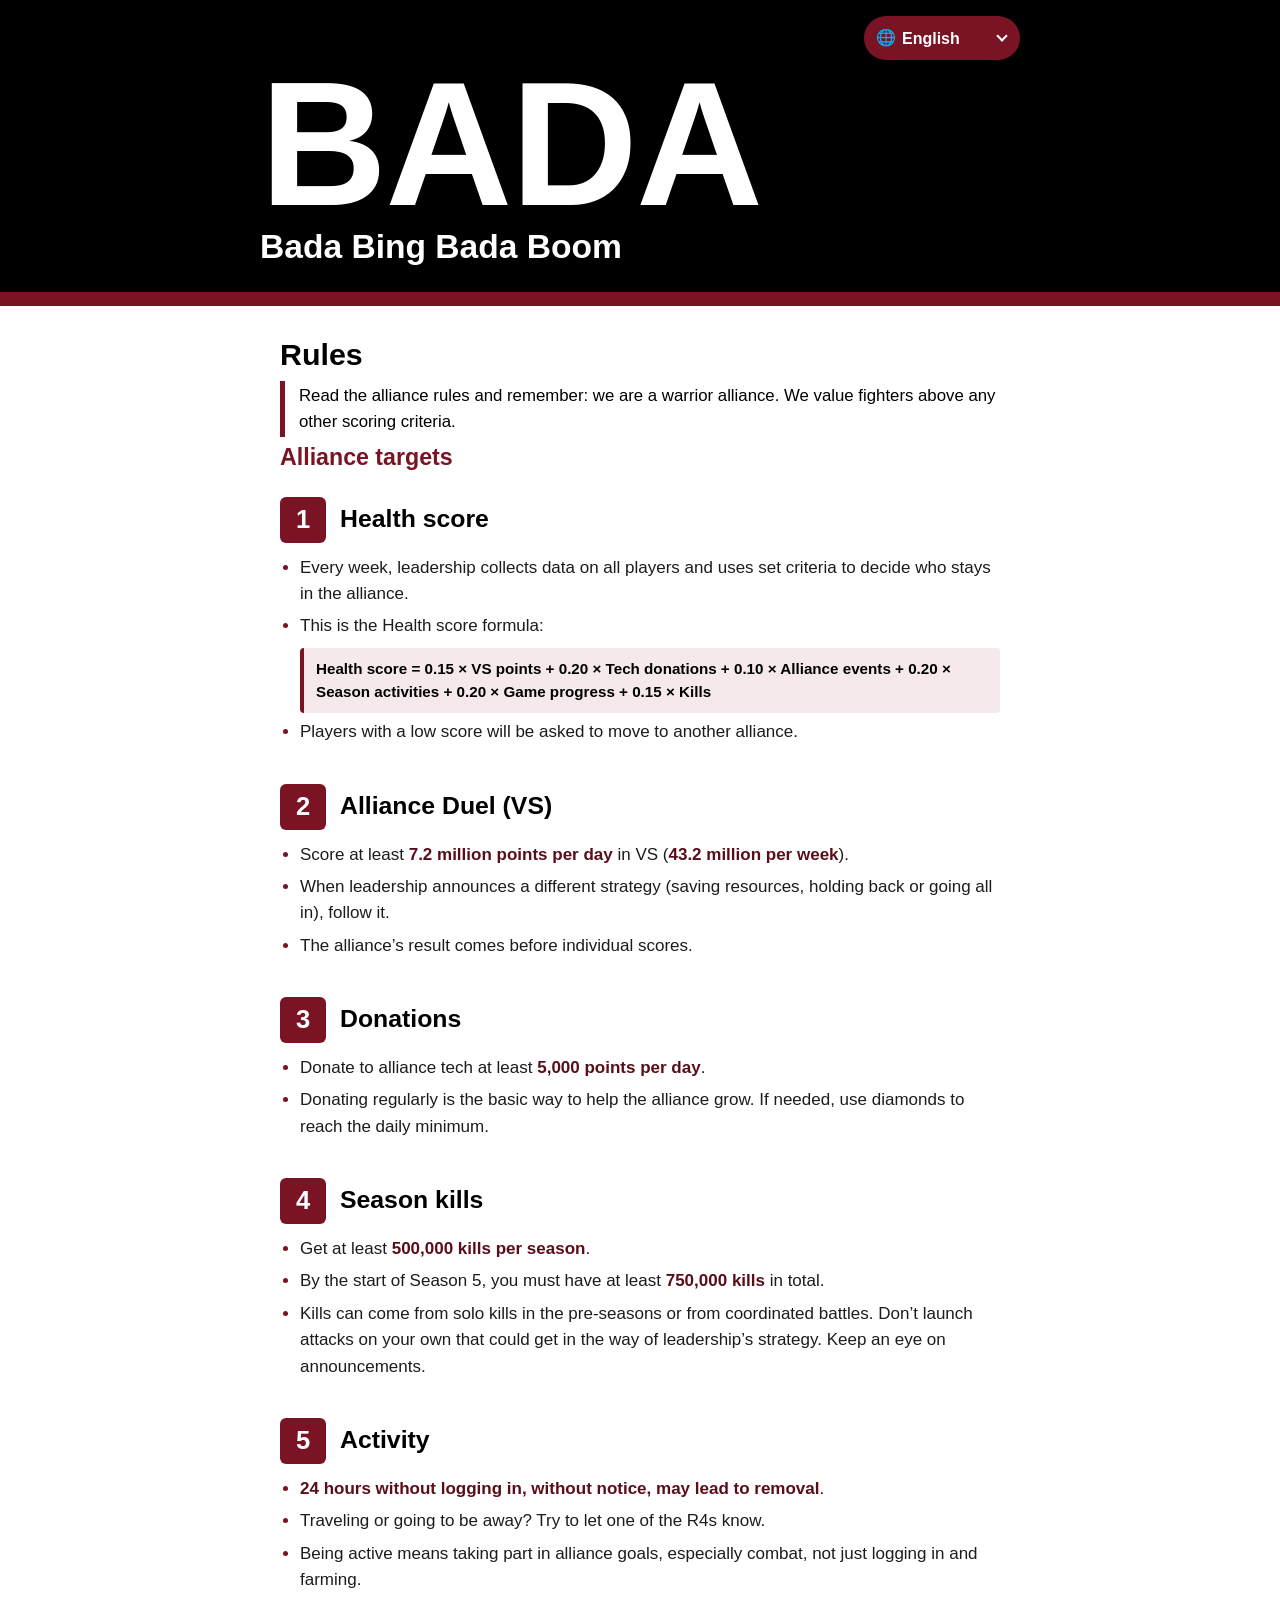
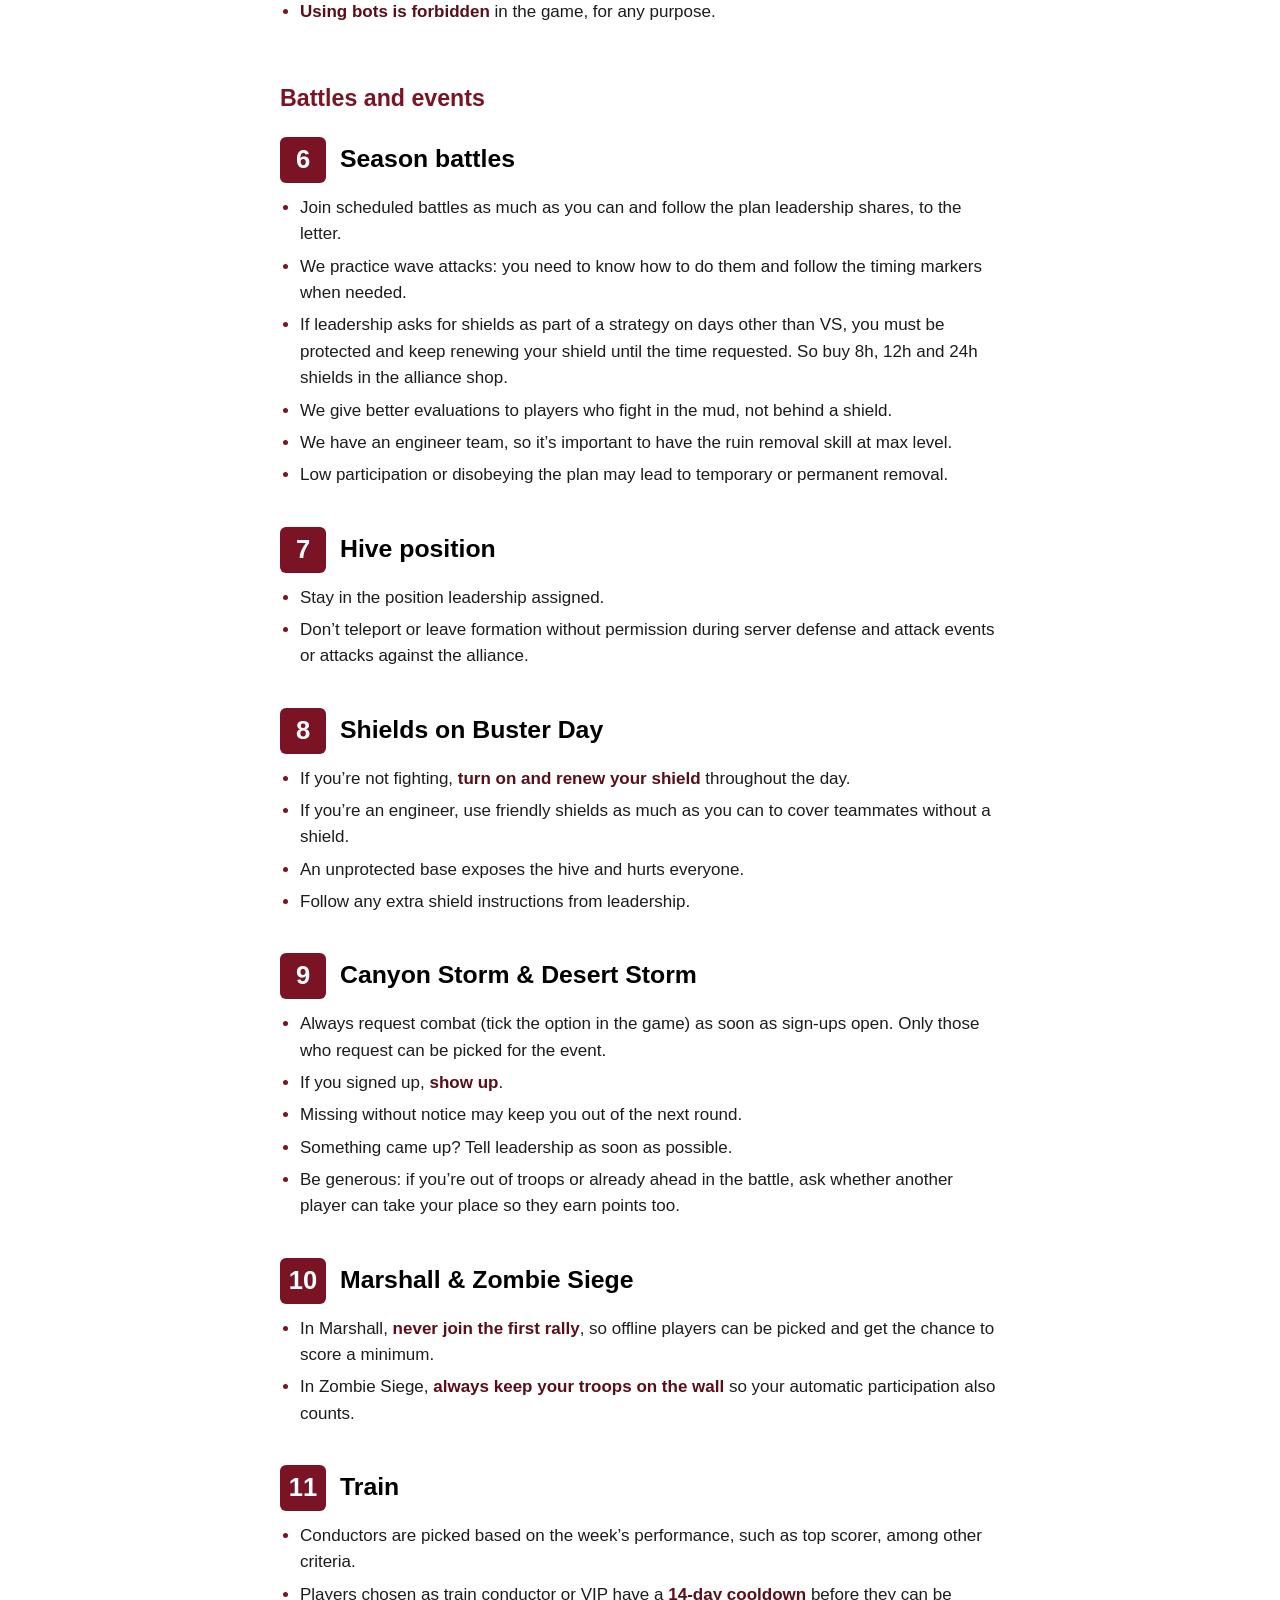
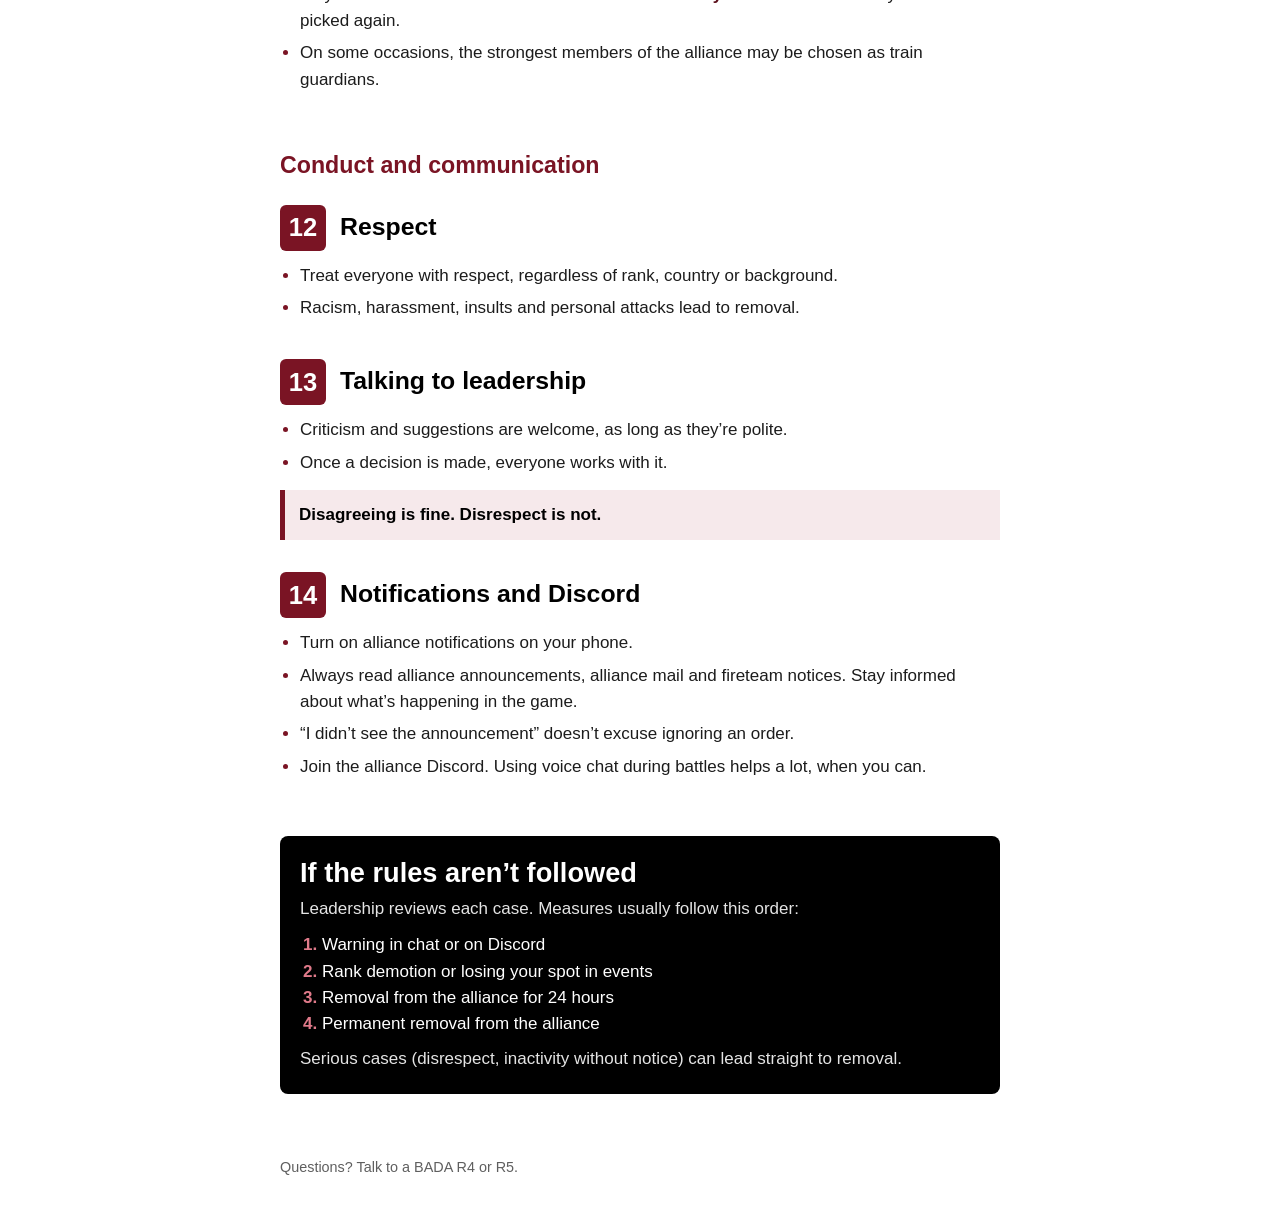
==== index.html @ 7deb4aa2 "Add site entry page redirecting to alliance rules" ====
<!DOCTYPE html>
<html lang="en">
<head>
  <meta charset="utf-8">
  <meta name="viewport" content="width=device-width, initial-scale=1">
  <meta http-equiv="refresh" content="0; url=./rules/">
  <title>BADA · Alliance rules</title>
</head>
<body>
  <p><a href="./rules/">BADA · Alliance rules</a></p>
</body>
</html>
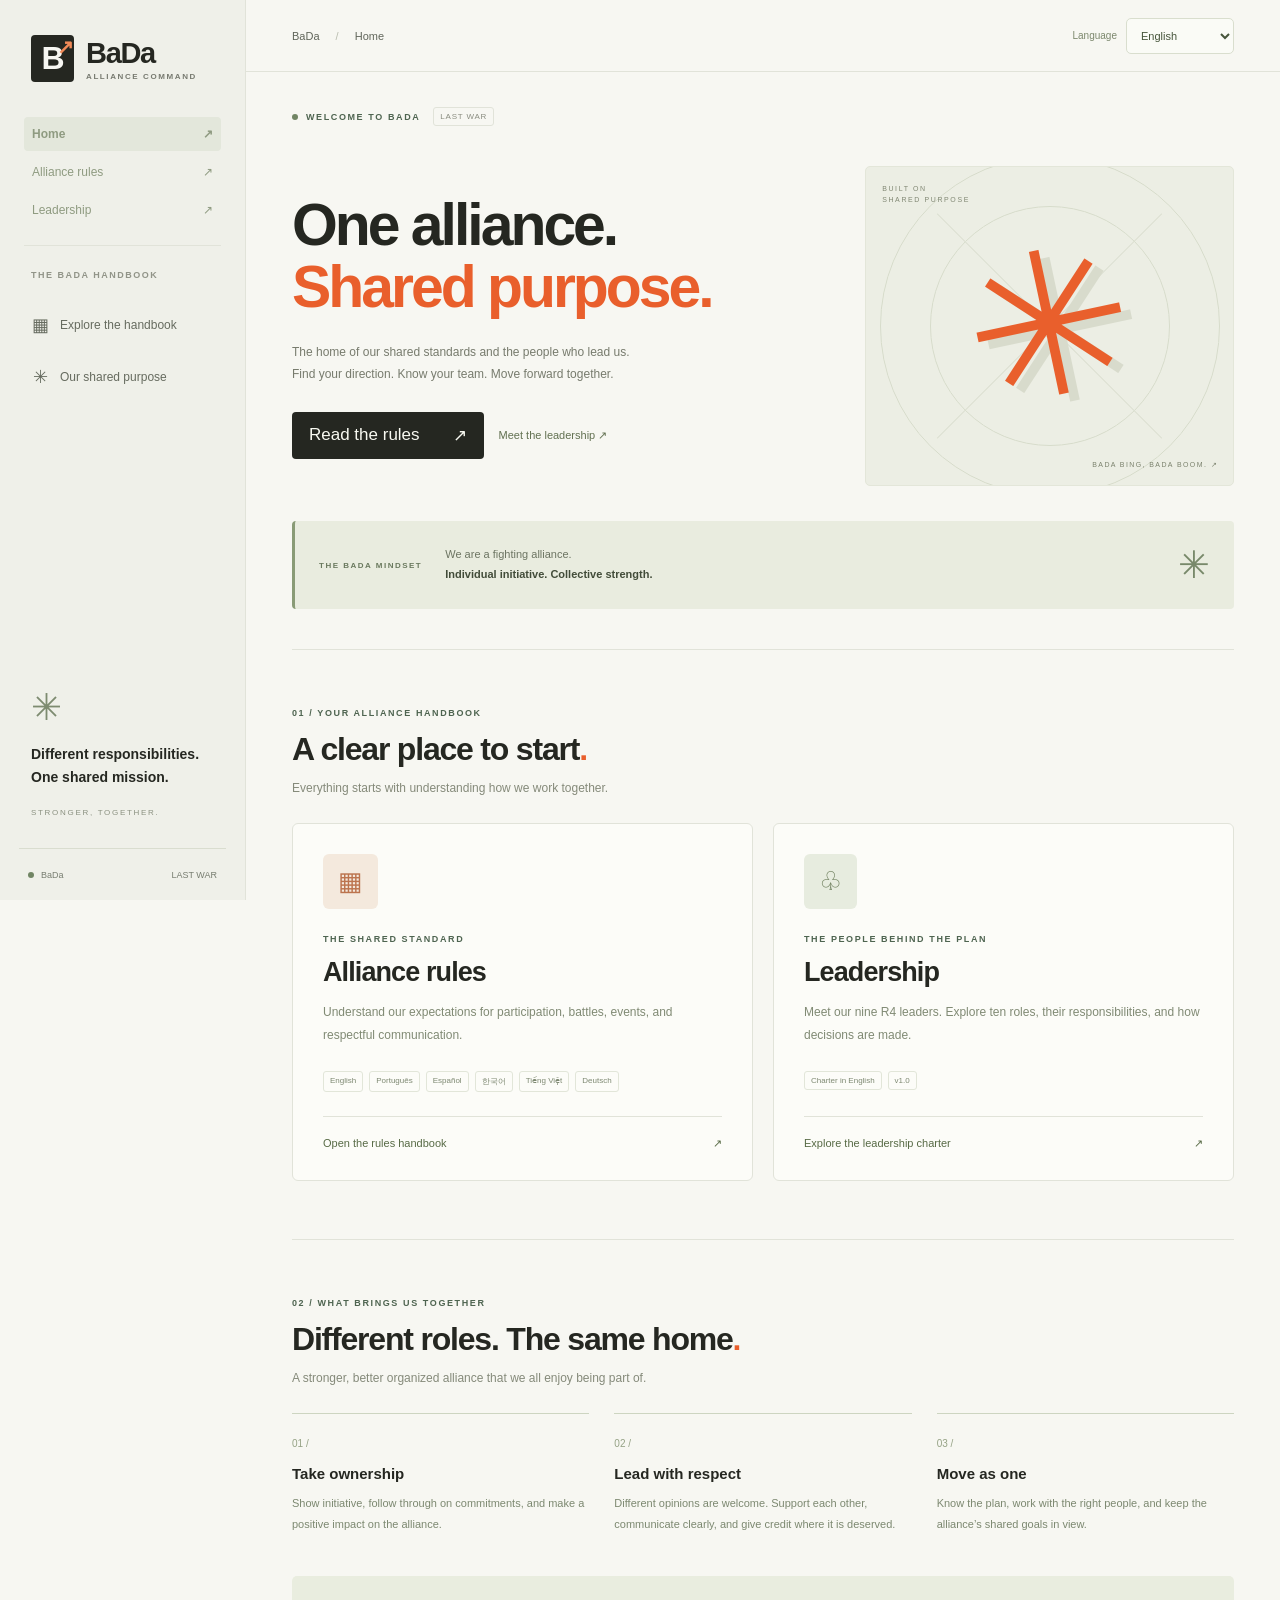
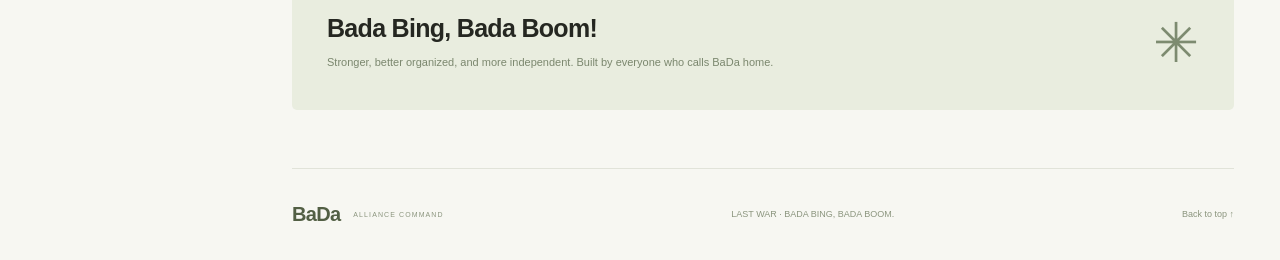
==== commit 90cb7c27: "Publish BaDa alliance website with multilingual rules and leadership charter" ====
--- a/index.html
+++ b/index.html
@@ -1,12 +1,41 @@
-<!DOCTYPE html>
+<!doctype html>
 <html lang="en">
 <head>
   <meta charset="utf-8">
   <meta name="viewport" content="width=device-width, initial-scale=1">
-  <meta http-equiv="refresh" content="0; url=./rules/">
-  <title>BADA · Alliance rules</title>
+  <meta name="theme-color" content="#ee642e">
+  <meta name="description" content="The BaDa alliance handbook. Our rules, our leadership, and the shared purpose that brings us together.">
+  <title>BaDa — Alliance Command</title>
+  <link rel="stylesheet" href="styles.css">
+  <link rel="stylesheet" href="hub.css">
+  <script src="home.js" defer></script>
 </head>
-<body>
-  <p><a href="./rules/">BADA · Alliance rules</a></p>
+<body class="hub-page">
+  <a class="skip-link" href="#main" data-i18n="skip">Skip to content</a>
+  <aside class="sidebar">
+    <a class="brand" href="index.html" aria-label="BaDa home"><span class="brand-mark">B<span>↗</span></span><span>BaDa<span class="brand-caption">ALLIANCE COMMAND</span></span></a>
+    <div class="site-nav" aria-label="Site navigation"><a href="index.html" aria-current="page"><span data-i18n="home">Home</span><span>↗</span></a><a href="rules/index.html"><span data-i18n="rules">Alliance rules</span><span>↗</span></a><a href="leadership/index.html"><span data-i18n="leadership">Leadership</span><span>↗</span></a></div>
+    <div class="sidebar-label" data-i18n="sidebarTitle">THE BADA HANDBOOK</div>
+    <nav aria-label="Home sections"><a class="nav-link" href="#handbook"><span class="nav-icon">▦</span><span data-i18n="explore">Explore the handbook</span></a><a class="nav-link" href="#purpose"><span class="nav-icon">✳</span><span data-i18n="purposeNav">Our shared purpose</span></a></nav>
+    <div class="sidebar-note"><span class="small-cross">✳</span><p data-i18n="sidebarMission">Different responsibilities.<br>One shared mission.</p><span data-i18n="together">STRONGER, TOGETHER.</span></div>
+    <div class="sidebar-footer"><span class="status-dot"></span> BaDa <b>LAST WAR</b></div>
+  </aside>
+  <div class="workspace">
+    <header class="topbar"><div>BaDa <span>/</span> <span data-i18n="home" style="margin:0;color:inherit">Home</span></div><div class="language-control"><label for="site-language" data-i18n="language">Language</label><select id="site-language"><option value="en">English</option><option value="pt">Português</option><option value="es">Español</option><option value="ko">한국어</option><option value="vi">Tiếng Việt</option><option value="de">Deutsch</option></select></div></header>
+    <main id="main">
+      <section class="section overview" id="overview"><div class="eyebrow"><span class="status-dot"></span><span data-i18n="welcome">WELCOME TO BADA</span><span class="version">LAST WAR</span></div>
+        <div class="hero hub-hero"><div><h1 data-i18n="hero">One alliance.<br><span>Shared purpose.</span></h1><p data-i18n="heroDescription">The home of our shared standards and the people who lead us.<br>Find your direction. Know your team. Move forward together.</p><div class="hero-actions"><a class="primary-button" href="rules/index.html"><span data-i18n="readRules">Read the rules</span><span>↗</span></a><a class="text-button" href="leadership/index.html"><span data-i18n="meetLeadership">Meet the leadership</span> ↗</a></div></div><div class="hero-art" aria-hidden="true"><div class="orbit orbit-one"></div><div class="orbit orbit-two"></div><span class="art-label">BUILT ON<br>SHARED PURPOSE</span><div class="star">✳</div><span class="art-bottom">BADA BING, BADA BOOM. ↗</span></div></div>
+        <div class="purpose-banner"><span data-i18n="allianceMindset">THE BADA MINDSET</span><p data-i18n="commitment">We are a fighting alliance.<br><strong>Individual initiative. Collective strength.</strong></p><span class="banner-star" aria-hidden="true">✳</span></div>
+      </section>
+
+      <section class="section" id="handbook"><div class="section-heading"><div><span class="eyebrow" data-i18n="handbookEyebrow">01 / YOUR ALLIANCE HANDBOOK</span><h2 data-i18n="handbookTitle">A clear place to start<span class="heading-dot">.</span></h2><p data-i18n="handbookDescription">Everything starts with understanding how we work together.</p></div></div><div class="handbook-grid">
+        <a class="handbook-card" href="rules/index.html"><span class="handbook-icon" aria-hidden="true">▦</span><span class="eyebrow" data-i18n="rulesEyebrow">THE SHARED STANDARD</span><h3 data-i18n="rules">Alliance rules</h3><p data-i18n="rulesDescription">Understand our expectations for participation, battles, events, and respectful communication.</p><div class="language-chips" aria-label="Available languages"><span>English</span><span>Português</span><span>Español</span><span>한국어</span><span>Tiếng Việt</span><span>Deutsch</span></div><span class="card-link"><span data-i18n="openRules">Open the rules handbook</span><span>↗</span></span></a>
+        <a class="handbook-card" href="leadership/index.html"><span class="handbook-icon" aria-hidden="true">♧</span><span class="eyebrow" data-i18n="leadershipEyebrow">THE PEOPLE BEHIND THE PLAN</span><h3 data-i18n="leadership">Leadership</h3><p data-i18n="leadershipDescription">Meet our nine R4 leaders. Explore ten roles, their responsibilities, and how decisions are made.</p><div class="language-chips"><span data-i18n="englishNote">Charter in English</span><span>v1.0</span></div><span class="card-link"><span data-i18n="openLeadership">Explore the leadership charter</span><span>↗</span></span></a>
+      </div></section>
+
+      <section class="section" id="purpose"><div class="section-heading"><div><span class="eyebrow" data-i18n="purposeEyebrow">02 / WHAT BRINGS US TOGETHER</span><h2 data-i18n="purposeTitle">Different roles. The same home<span class="heading-dot">.</span></h2><p data-i18n="purposeDescription">A stronger, better organized alliance that we all enjoy being part of.</p></div></div><div class="values-grid"><article class="value-item"><span>01 /</span><h3 data-i18n="ownershipTitle">Take ownership</h3><p data-i18n="ownershipText">Show initiative, follow through on commitments, and make a positive impact on the alliance.</p></article><article class="value-item"><span>02 /</span><h3 data-i18n="respectTitle">Lead with respect</h3><p data-i18n="respectText">Different opinions are welcome. Support each other, communicate clearly, and give credit where it is deserved.</p></article><article class="value-item"><span>03 /</span><h3 data-i18n="teamTitle">Move as one</h3><p data-i18n="teamText">Know the plan, work with the right people, and keep the alliance’s shared goals in view.</p></article></div><div class="hub-bottom"><div><h3>Bada Bing, Bada Boom!</h3><p data-i18n="signoff">Stronger, better organized, and more independent. Built by everyone who calls BaDa home.</p></div><span class="small-cross" aria-hidden="true">✳</span></div></section>
+      <footer class="page-footer hub-footer"><a href="index.html" class="footer-brand">BaDa<span>ALLIANCE COMMAND</span></a><span>LAST WAR · BADA BING, BADA BOOM.</span><a href="#overview" data-i18n="top">Back to top ↑</a></footer>
+    </main>
+  </div>
 </body>
 </html>
--- a/styles.css
+++ b/styles.css
@@ -0,0 +1,8 @@
+@charset "UTF-8";
+:root{--paper:#f7f7f2;--ink:#252721;--muted:#777a70;--line:#e1e3d9;--accent:#e95f2c;--green:#4e6450;--sidebar:246px}*{box-sizing:border-box}html{scroll-behavior:smooth;scroll-padding-top:90px}body{margin:0;background:var(--paper);color:var(--ink);font-family:"Segoe UI",Arial,sans-serif;font-size:14px;-webkit-font-smoothing:antialiased}a{color:inherit;text-decoration:none}button,input{font:inherit}button,a,input,summary{-webkit-tap-highlight-color:transparent}button{cursor:pointer}button:focus-visible,a:focus-visible,input:focus-visible,summary:focus-visible{outline:3px solid var(--accent);outline-offset:4px}.skip-link{position:fixed;top:-60px;left:20px;z-index:20;padding:12px;background:var(--ink);color:white}.skip-link:focus{top:10px}.sidebar{position:fixed;inset:0 auto 0 0;width:var(--sidebar);background:#eff0e9;border-right:1px solid var(--line);padding:35px 19px 20px;display:flex;flex-direction:column;z-index:5}.brand{display:flex;gap:12px;align-items:center;padding:0 12px;font-size:29px;font-weight:750;letter-spacing:-1.3px}.brand-mark{background:var(--ink);color:var(--paper);width:43px;height:47px;display:grid;place-content:center;font-size:32px;position:relative;border-radius:4px}.brand-mark>span{position:absolute;color:#f18a58;font-size:20px;right:1px;top:0}.brand-caption{display:block;font-size:8px;letter-spacing:1.6px;margin-top:2px;color:var(--muted);font-weight:650}.sidebar-label{font-size:9px;font-weight:650;letter-spacing:1.5px;color:#919488;margin:53px 12px 17px}.nav-link{display:flex;align-items:center;gap:10px;padding:13px 11px;color:#666b5f;margin:4px 0;font-size:12px;border-radius:5px;min-height:43px}.nav-link:hover{background:#e6e8df}.nav-link.active{background:#e3e7db;color:#354433;font-weight:650}.nav-icon{font-size:18px;width:20px;text-align:center;font-weight:400}.nav-count,.nav-arrow{margin-left:auto;font-size:10px}.nav-count{background:#e6e8df;border:1px solid #d7dbce;border-radius:4px;padding:1px 4px;color:#74816c}.sidebar-note{margin-top:auto;padding:44px 12px 30px}.small-cross{font-size:37px;color:#7d8b70}.sidebar-note p{font-weight:600;font-size:14px;line-height:1.6}.sidebar-note>span:last-child{font-size:8px;letter-spacing:1.7px;color:#8b9181}.sidebar-footer{font-size:9px;color:#777d70;border-top:1px solid #d9ddcf;padding:21px 9px 0;display:flex;align-items:center;gap:7px}.sidebar-footer b{font-size:9px;margin-left:auto;font-weight:500}.status-dot{display:inline-block;flex-shrink:0;width:6px;height:6px;background:#718564;border-radius:50%}.workspace{margin-left:var(--sidebar)}.topbar{height:72px;border-bottom:1px solid var(--line);padding:0 46px;display:flex;align-items:center;justify-content:space-between;color:#60655a;font-size:11px;background:var(--paper)}.topbar>div>span{color:#babeb0;margin:0 13px}.print-button{border:1px solid #d8dbd0;background:transparent;border-radius:5px;padding:9px 13px;color:#4e5448;font-size:11px}.print-button span{margin-right:8px}main{max-width:1420px;margin:auto;padding:0 46px}.section{padding:58px 0;border-bottom:1px solid var(--line);scroll-margin-top:20px}.overview{padding-top:35px;padding-bottom:24px}.eyebrow{font-size:9px;letter-spacing:1.6px;font-weight:700;color:var(--green);display:flex;align-items:center;gap:8px}.version{font-size:8px;font-weight:500;color:#8a8d80;border:1px solid var(--line);border-radius:3px;padding:4px 6px;letter-spacing:.8px;margin-left:5px}.hero{display:grid;grid-template-columns:1.5fr 1fr;align-items:center;gap:20px;margin:31px 0 34px}h1{font-size:clamp(42px,4.35vw,68px);font-weight:650;letter-spacing:-3px;line-height:1.06;margin:0 0 24px}h1>span{color:var(--accent)}.hero p{color:#777b6d;line-height:1.8;font-size:12px;margin:0 0 26px}.primary-button{display:inline-flex;align-items:center;gap:33px;background:var(--ink);color:#f8f9f1;padding:13px 17px;border-radius:4px;font-size:11px}.primary-button:hover{background:var(--accent)}.primary-button span{font-size:17px}.hero-art{position:relative;align-self:stretch;min-height:260px;overflow:hidden;display:grid;place-items:center;background:#eceee4;border:1px solid #e3e6d9;border-radius:5px}.orbit{position:absolute;left:50%;top:50%;width:240px;height:240px;border:1px solid #d7dccb;border-radius:50%;transform:translate(-50%,-50%)}.orbit-two{width:340px;height:340px}.hero-art:after,.hero-art:before{content:"";position:absolute;width:1px;height:100%;background:#dce0d2;transform:rotate(45deg)}.hero-art:after{transform:rotate(-45deg)}.star{font-size:200px;line-height:1;color:var(--accent);z-index:1;transform:rotate(-12deg);text-shadow:9px 9px 0 #d8dbcc}.art-label{position:absolute;left:16px;top:17px;font-size:7px;line-height:1.5;letter-spacing:1.6px;color:#808773}.art-bottom{position:absolute;bottom:16px;right:15px;font-size:7px;letter-spacing:1.4px;color:#7b826d;z-index:2}.stats{display:grid;grid-template-columns:repeat(3,1fr);border:1px solid var(--line);border-radius:5px;background:#fafbf6}.stats>a{padding:21px 20px;display:flex;align-items:center;gap:15px}.stats>a+a{border-left:1px solid var(--line)}.stats strong{font-size:34px;letter-spacing:-1.8px;font-weight:500}.stats a>div{font-size:11px;font-weight:650}.stats a>div>span{display:block;font-size:9px;color:#8a8e80;font-weight:400;margin-top:5px}.stats a>span{margin-left:auto;color:#86917a}.purpose-banner{display:flex;align-items:center;gap:23px;margin-top:22px;padding:22px 24px;background:#e9ecdf;border-radius:4px;border-left:3px solid #899b76}.purpose-banner>span:first-child{font-size:8px;letter-spacing:1.5px;color:#6a795e;font-weight:700;min-width:100px}.purpose-banner p{font-size:11px;line-height:1.8;margin:0;color:#6c7462}.purpose-banner strong{color:#424c39;font-weight:600}.banner-star{font-size:38px;color:#78896a;margin-left:auto}.purpose-details{margin-top:14px}.purpose-details summary{display:flex;justify-content:space-between;font-size:11px;color:#6d7563;padding:10px 0;cursor:pointer;list-style:none}.purpose-details summary::-webkit-details-marker{display:none}.purpose-details[open] summary>span{transform:rotate(45deg)}.prose{font-size:12px;line-height:1.9;color:#73796b;max-width:850px}.prose strong{color:#414a38;font-weight:600}.prose p{margin:10px 0}.section-heading{display:flex;align-items:center;justify-content:space-between;gap:20px;margin-bottom:25px}h2{font-size:32px;line-height:1.16;font-weight:600;letter-spacing:-1.2px;margin:13px 0 11px}.heading-dot{color:var(--accent)}.section-heading p{font-size:12px;color:#858a7a;line-height:1.6;margin:0}.section-tag{font-size:8px;letter-spacing:1.5px;border:1px solid var(--line);padding:8px 10px;border-radius:4px;color:#7b836e}.ownership-guide{display:grid;grid-template-columns:1fr 1fr;border:1px solid var(--line);border-radius:5px;padding:16px 18px;gap:20px;margin-bottom:19px}.ownership-guide>div{display:flex;align-items:flex-start;gap:11px}.ownership-guide p{font-size:10px;line-height:1.7;color:#818774;margin:0}.ownership-guide strong{font-weight:600;color:#515b43}.role-badge{display:inline-flex;align-items:center;font-size:7px;letter-spacing:.7px;padding:4px 6px;border-radius:3px;white-space:nowrap}.main-badge{background:#e8eddf;color:#5c7046}.support-badge{background:#f2ece2;color:#9a8053}.team-table-wrap{overflow-x:auto}.team-table{width:100%;border-collapse:collapse;text-align:left}.team-table th{font-size:8px;letter-spacing:1.3px;color:#90967f;font-weight:500;padding:13px 10px;border-bottom:1px solid #d5dacb}.team-table td{padding:17px 10px;border-bottom:1px solid var(--line);font-size:10px;color:#77806a;line-height:1.8}.team-table th:first-child{width:25%}.team-table th:nth-child(2){width:43%}.leader-button{display:flex;gap:12px;align-items:center;background:none;border:0;padding:0;text-align:left;white-space:nowrap;color:#35412d;font-size:11px;font-weight:600}.leader-button:hover .leader-name{text-decoration:underline;text-underline-offset:4px}.avatar{display:grid;place-items:center;background:#e7eadf;color:#687a53;width:32px;height:32px;border:1px solid #dde2d2;border-radius:50%;font-size:10px;font-weight:600}.avatar.tone-1{background:#f1e6df;color:#ad7556;border-color:#e8d9cc}.avatar.tone-2{background:#e1e8e9;color:#657c83;border-color:#d3dde0}.table-role{display:block}.table-role:hover{color:var(--accent)}.role-toolbar{display:flex;gap:15px;align-items:center}.search-box{display:flex;align-items:center;gap:10px;flex:1;background:#fcfcf8;border:1px solid #dce0d1;border-radius:5px;padding:0 13px}.search-box>span{font-size:23px;color:#7d8871}.search-box input{width:100%;border:0;background:transparent;padding:13px 0;font-size:11px;color:var(--ink);min-width:0}.search-box input:focus{outline:none}.search-box:focus-within{outline:2px solid var(--accent);outline-offset:2px}kbd{border:1px solid #dfe3d6;border-radius:3px;padding:1px 5px;font-size:10px;color:#8c947f}.subtle-button{background:transparent;border:1px solid #dce0d1;border-radius:4px;padding:12px 14px;font-size:10px;color:#6f7b61;white-space:nowrap}.subtle-button span{margin-left:9px}.filters{display:flex;gap:7px;flex-wrap:wrap;margin:15px 0 22px}.filter{background:transparent;border:1px solid transparent;border-radius:4px;padding:8px 11px;font-size:10px;color:#818977}.filter.active{background:#e4e9dc;border-color:#d5ddc9;color:#4d6140}.filter span{margin-left:7px;font-size:9px}.role-grid{display:grid;grid-template-columns:1fr 1fr;gap:14px;align-items:start}.role-card{background:#fcfcf8;border:1px solid var(--line);border-radius:5px;overflow:hidden;transition:border-color .2s}.role-card:hover{border-color:#abb99b}.role-card summary{cursor:pointer;list-style:none;padding:20px}.role-card summary::-webkit-details-marker{display:none}.card-top{display:flex;justify-content:space-between;align-items:center}.role-icon{font-size:22px;color:#6f845a;width:37px;height:37px;display:grid;place-items:center;border-radius:5px;background:#eef1e7}.role-card.strategy .role-icon{color:#c46a43;background:#f5ede5}.card-number{color:#a0a68f;font-size:9px;letter-spacing:1px}.role-card h3{font-size:14px;line-height:1.4;letter-spacing:-.25px;font-weight:600;margin:15px 0 9px}.role-description{font-size:11px;line-height:1.75;color:#828a76;margin:0;min-height:56px}.card-owners{margin-top:16px;border-top:1px solid #e9ebdf;padding-top:13px;display:flex;gap:8px;align-items:flex-start;font-size:10px;color:#647652;line-height:1.6}.card-owners .role-badge{margin-top:1px}.card-open{display:flex;align-items:center;justify-content:space-between;font-size:9px;color:#8b927f;margin-top:16px}.card-open span:last-child{font-size:15px}.role-card[open] .card-open span:last-child{transform:rotate(45deg)}.role-body{border-top:1px solid var(--line);padding:6px 20px 20px;font-size:11px;line-height:1.8;color:#737e66}.role-body h4{font-size:9px;letter-spacing:1px;text-transform:uppercase;color:#4e6040;margin:18px 0 8px}.role-body ul{padding-left:17px;margin:0}.role-body li{padding:3px 0}.authority-box{border-left:2px solid #b5c3a4;padding:1px 12px;background:#f1f4e9;margin-top:16px}.authority-box h4{margin-top:12px}.authority-box p{margin:7px 0 12px}.role-body>p{margin-top:16px}.results-count{font-size:9px;color:#939a86;margin:15px 0 0}.empty-state{padding:30px;border:1px dashed #cbd3bf;text-align:center;color:#717d61;font-size:12px}.decision-grid{display:grid;grid-template-columns:1fr 1fr;gap:18px;margin-top:25px}.decision-card{border:1px solid #dce2d0;border-radius:5px;padding:25px;background:#edf1e5}.decision-card.aligned{background:#f3eee5;border-color:#e7ddcc}.decision-icon{font-size:27px;color:#657b50}.aligned .decision-icon{color:#ac8659}.decision-card h3{font-size:19px;letter-spacing:-.4px;margin:13px 0 7px;font-weight:600}.decision-card p{font-size:11px;color:#838a76;line-height:1.6}.decision-card ul{list-style:none;padding:0;margin:20px 0 0}.decision-card li{font-size:11px;line-height:1.7;padding:9px 0 9px 20px;border-top:1px solid #dfe4d5;position:relative;color:#6a755e}.decision-card li:before{content:"↗";position:absolute;left:0;color:#82956e}.aligned li{border-color:#e7dfd2;color:#86775f}.aligned li:before{content:"↔";color:#b7966e}.decision-note{font-size:11px;color:#78836b;line-height:1.8;padding:17px 20px;border:1px solid var(--line);border-radius:4px;margin:17px 0 0}.principles{display:grid;grid-template-columns:1fr 1fr;gap:0 30px}.principle{display:flex;gap:17px;padding:23px 0;border-top:1px solid var(--line)}.principle>span{font-size:10px;color:#9aa58c;padding-top:3px}.principle h3{font-size:12px;font-weight:600;margin:0 0 8px}.principle p{font-size:11px;color:#858e78;line-height:1.8;margin:0}.checkin{display:grid;grid-template-columns:1fr 1fr;gap:50px;margin-top:25px;background:#e9eddf;border-radius:5px;padding:34px}.checkin h3{font-size:26px;letter-spacing:-.7px;line-height:1.2;font-weight:600;margin:16px 0}.checkin>div>p{font-size:11px;color:#7b866e;line-height:1.8;max-width:290px}.checkin ol{list-style:none;padding:0;margin:0}.checkin li{display:flex;gap:15px;padding:12px 0;border-bottom:1px solid #d9e0cc}.checkin li:first-child{padding-top:0}.checkin li:last-child{border:0;padding-bottom:0}.checkin li>span{font-size:9px;color:#8b9b77;margin-top:3px}.checkin li strong{font-size:11px;font-weight:600}.checkin li p{font-size:10px;margin:4px 0 0;color:#7d896f;line-height:1.6}.culture{position:relative;padding:44px 40px;background:#292f24;border-radius:5px;color:#f0f2e7;margin-top:48px;overflow:hidden;border:0}.culture .eyebrow{color:#acb99b}.culture h2{font-size:45px;letter-spacing:-1.7px;margin:20px 0 25px}.culture .prose{color:#b7c0ac;max-width:660px;position:relative;z-index:1;font-size:11px}.culture .prose strong{color:#e1e8d8}.culture-symbol{position:absolute;top:15px;right:20px;font-size:230px;color:#424c36;line-height:1;transform:rotate(-12deg)}.culture-signoff{font-size:17px;font-weight:600;color:#e5ad82;margin-top:30px;position:relative;z-index:1}.culture-signoff span{margin-left:10px}.page-footer{display:flex;align-items:center;justify-content:space-between;gap:20px;padding:34px 0;color:#8b957e;font-size:9px}.footer-brand{font-size:20px;color:#525f44;font-weight:700;display:flex;align-items:center;gap:13px;letter-spacing:-.7px}.footer-brand span{font-size:7px;letter-spacing:1.1px;font-weight:500;color:#8b957e}[hidden]{display:none!important}
+@media(min-width:1500px){main{padding-left:70px;padding-right:70px}.topbar{padding-left:70px;padding-right:70px}.hero-art{min-height:300px}.hero{margin-top:40px}.role-description{min-height:40px}}
+@media(max-width:1100px){:root{--sidebar:210px}.sidebar{padding-left:12px;padding-right:12px}.nav-link{font-size:11px;padding-left:8px;gap:7px}main{padding:0 28px}.topbar{padding:0 28px}.hero{grid-template-columns:1.4fr 1fr}h1{font-size:46px}.hero-art{min-height:240px}.stats>a{padding:19px 13px;gap:10px}.stats strong{font-size:29px}.stats a>div>span{font-size:8px}.hero p{font-size:11px}.desktop-break{display:none}.purpose-banner{gap:15px;padding:18px}.purpose-banner>span:first-child{min-width:75px;font-size:7px}.purpose-banner p{font-size:10px}.ownership-guide{grid-template-columns:1fr;gap:12px}.team-table td{font-size:9px}.team-table th:first-child{min-width:160px}.checkin{gap:25px;padding:25px}.section{padding-top:45px}}
+@media(max-width:760px){html{scroll-padding-top:25px}.sidebar{position:relative;width:100%;padding:18px 20px 10px;border-right:0;border-bottom:1px solid var(--line)}.brand{font-size:25px;padding:0}.brand-mark{width:34px;height:38px;font-size:27px}.brand-caption{font-size:7px}.sidebar-label,.sidebar-note,.sidebar-footer{display:none}.sidebar nav{display:flex;gap:5px;overflow-x:auto;margin-top:14px;padding-bottom:3px}.nav-link{white-space:nowrap;font-size:10px;margin:0;min-height:34px;padding:7px 10px}.nav-icon,.nav-count,.nav-arrow{display:none}.workspace{margin:0}.topbar{height:52px;padding:0 22px;font-size:10px}main{padding:0 22px}.section{padding-top:35px;padding-bottom:32px}.overview{padding-top:25px;padding-bottom:15px}.hero{gap:16px;margin:25px 0;grid-template-columns:1.5fr 1fr}h1{font-size:39px;letter-spacing:-1.8px;margin-bottom:16px}.hero p{font-size:10px;margin-bottom:20px}.hero-art{min-height:225px}.star{font-size:145px}.orbit{width:180px;height:180px}.orbit-two{width:260px;height:260px}.art-label,.art-bottom{font-size:6px;letter-spacing:.7px}.primary-button{font-size:10px;padding:11px 13px;gap:15px}.stats>a{padding:16px 10px;gap:7px;align-items:flex-start}.stats strong{font-size:25px}.stats a>div{font-size:9px;line-height:1.4;padding-top:3px}.stats a>div>span{font-size:8px}.stats a>span{display:none}.purpose-banner{gap:12px;align-items:flex-start}.purpose-banner>span:first-child{min-width:65px;line-height:1.6}.purpose-banner p{font-size:9px}.banner-star{display:none}h2{font-size:28px}.section-heading p{font-size:11px}.section-tag{display:none}.team-table{min-width:660px}.role-grid{gap:10px}.role-card summary{padding:16px}.role-card h3{font-size:13px}.role-description{font-size:10px;min-height:65px}.role-body{padding:6px 16px 16px}.decision-card{padding:20px}.checkin h3{font-size:23px}.culture{padding:30px;margin-top:30px}.culture h2{font-size:38px}.culture-symbol{font-size:190px}.page-footer{flex-wrap:wrap}.footer-brand{font-size:18px}}
+@media(max-width:480px){main{padding:0 17px}.topbar{padding:0 17px}.hero{grid-template-columns:1fr}.hero-art{display:none}h1{font-size:47px}.hero p{font-size:11px;max-width:300px}.hero{margin-bottom:26px}.stats>a{display:block;padding:14px 10px}.stats a>div{margin-top:4px}.stats a>div>span{max-width:90px}.purpose-banner{display:block}.purpose-banner p{margin-top:9px;font-size:10px}.eyebrow{font-size:8px;letter-spacing:1.2px}.role-grid,.decision-grid,.principles,.checkin{grid-template-columns:1fr}.role-description{min-height:0}.role-toolbar{gap:8px}.search-box{padding:0 10px}.search-box input{font-size:10px}.search-box kbd{display:none}.subtle-button{font-size:9px;padding:12px 9px}.filter{padding:7px 8px;font-size:9px}.filters{gap:3px}.ownership-guide{padding:14px}.checkin{gap:20px}.checkin>div>p{max-width:none}.culture{padding:27px 23px}.culture h2{font-size:35px}.culture-symbol{font-size:150px;right:0;top:37px;opacity:.65}.footer-brand{width:100%}.page-footer{gap:15px}.principle{padding:19px 0}}
+@media(prefers-reduced-motion:reduce){html{scroll-behavior:auto}*{transition:none!important}}
+@media print{@page{margin:16mm}body{background:white;font-size:10pt;color:black}.sidebar,.topbar,.hero-art,.role-toolbar,.filters,.primary-button,.card-open,.results-count,.purpose-details summary>span,.page-footer>a:last-child{display:none!important}.workspace{margin:0}main{max-width:none;padding:0}.section{padding:22px 0;break-inside:auto;scroll-margin:0}.hero{display:block;margin:20px 0}h1{font-size:36pt}.stats>a{padding:15px}.section-heading{margin-bottom:15px}h2{font-size:24pt}.role-grid{display:block}.role-card{margin-bottom:16px;break-inside:avoid}.role-card summary{padding:15px}.role-description{min-height:0}.role-body{display:block!important}.card-owners{margin-top:10px}.culture{background:#f0f1eb!important;color:black;margin-top:20px}.culture .prose,.culture .prose strong{color:#444}.culture-symbol{display:none}.culture-signoff{color:#444}.team-table{min-width:0}.principle,.decision-card{break-inside:avoid}.team-table tr{break-inside:avoid}.checkin{break-inside:avoid}.prose{color:#444}.role-card[hidden]{display:block!important}}
--- a/hub.css
+++ b/hub.css
@@ -0,0 +1,5 @@
+.site-nav{display:flex;flex-direction:column;gap:4px;margin:35px 5px 0;padding-bottom:18px;border-bottom:1px solid var(--line)}.site-nav>a{display:flex;justify-content:space-between;font-size:12px;padding:10px 8px;color:#6b755f;border-radius:4px}.site-nav>a:hover,.site-nav>a[aria-current=page]{background:#e3e7db;color:#354433}.site-nav>a[aria-current=page]{font-weight:650}.site-nav>a>span{color:#8f9b81}.site-nav+.sidebar-label{margin-top:24px}.language-note{font-size:8px!important;letter-spacing:1px!important;background:#e9ecdf;padding:5px 7px;border-radius:3px}.language-control{display:flex;align-items:center;gap:9px;font-size:10px;color:#7c886d}.language-control select{font:inherit;font-size:11px;background:#fafbf6;color:#46553b;border:1px solid #d9dece;border-radius:5px;padding:9px 25px 9px 10px;min-height:36px;max-width:150px}.hub-hero{margin-top:40px;margin-bottom:35px;grid-template-columns:1.5fr 1fr}.hub-hero h1{font-size:clamp(44px,4.6vw,72px)}.hub-hero .hero-art{min-height:320px}.hero-actions{display:flex;gap:15px;align-items:center;flex-wrap:wrap}.text-button{font-size:11px;padding:12px 0;color:#627151}.handbook-grid{display:grid;grid-template-columns:1fr 1fr;gap:20px}.handbook-card{padding:30px;background:#fcfcf8;border:1px solid var(--line);border-radius:6px;display:flex;flex-direction:column;align-items:flex-start}.handbook-card:hover{border-color:#adbba0}.handbook-card .eyebrow{margin-top:25px}.handbook-card h3{font-size:27px;letter-spacing:-.9px;margin:13px 0}.handbook-card p{font-size:12px;color:#808a74;line-height:1.9;margin:0 0 24px}.handbook-card .card-link{margin-top:auto;display:flex;justify-content:space-between;width:100%;padding-top:20px;border-top:1px solid var(--line);font-size:11px;color:#576a45}.handbook-icon{font-size:26px;padding:12px 15px;border-radius:6px;background:#f4e9dd;color:#bc744e}.handbook-card:nth-child(2) .handbook-icon{background:#e7ecdf;color:#70815f}.language-chips{display:flex;flex-wrap:wrap;gap:6px;margin-bottom:24px}.language-chips span{font-size:8px;color:#7d8871;border:1px solid #e2e6d9;padding:4px 6px;border-radius:3px}.values-grid{display:grid;grid-template-columns:repeat(3,1fr);gap:25px}.value-item{border-top:1px solid #cdd5c1;padding-top:20px}.value-item>span{font-size:10px;color:#95a285}.value-item h3{font-size:15px;font-weight:600;margin:15px 0 10px}.value-item p{font-size:11px;line-height:1.9;color:#7c8870}.hub-bottom{padding:35px;background:#e9eddf;display:flex;align-items:center;justify-content:space-between;gap:25px;border-radius:5px;margin-top:30px}.hub-bottom h3{font-size:25px;letter-spacing:-.7px;margin:0 0 10px;font-weight:600}.hub-bottom p{font-size:11px;color:#7b876e;line-height:1.8;margin:0;max-width:520px}.hub-bottom .small-cross{font-size:55px}.rules-overview{padding-bottom:30px}.rules-overview h1{font-size:clamp(40px,4vw,60px);margin-top:24px}.rules-lede{font-size:13px;line-height:1.9;color:#78836b;max-width:720px;margin:20px 0 0}.rules-toolbar{margin-top:27px}.rules-group{scroll-margin-top:25px;margin:0;padding:34px 0 0}.rules-group>h2{font-size:24px;margin-top:0;margin-bottom:20px}.rule{border-top:1px solid var(--line);padding:24px 0;scroll-margin-top:20px}.rule-header{display:flex;align-items:center;gap:13px;margin-bottom:14px}.rule-number{font-size:11px;color:#7f8f6f;background:#e9eddf;width:32px;height:32px;border-radius:5px;display:grid;place-items:center;flex-shrink:0}.rule h3{font-size:17px;letter-spacing:-.3px;font-weight:600;margin:0}.rule ul{list-style:none;padding:0 0 0 45px;margin:0}.rule li{position:relative;padding:4px 0 4px 15px;color:#758169;font-size:12px;line-height:1.9}.rule li:before{position:absolute;left:0;top:13px;content:"";height:4px;width:4px;background:#a4b296;border-radius:50%}.rule strong{color:#435737;font-weight:600}.rule code{display:block;white-space:normal;overflow-wrap:anywhere;margin:12px 0;padding:15px;background:#e9eddf;border:1px solid #dce2d1;border-radius:4px;font-size:11px;line-height:1.9;color:#596e49}.rule-emphasis{margin:15px 0 0 45px;border-left:3px solid var(--accent);padding:10px 15px;font-size:12px;color:#9b6945;background:#f2eee3}.consequences{padding:30px;background:#f1eee3;border:1px solid #e6dfca;border-radius:5px;margin-top:28px}.consequences h2{font-size:25px;margin-top:0}.consequences p{font-size:12px;color:#86795f;line-height:1.9}.consequences ol{padding-left:23px}.consequences li{padding:8px 0;font-size:12px;color:#7b7158;line-height:1.7}.consequences #cons-grave{border-top:1px solid #ded7c3;padding-top:15px;font-weight:600}.rules-footer-note{font-size:12px;color:#768269;line-height:1.9;margin:25px 0 0}.rule:target{background:#edf1e5;border-radius:4px;outline:10px solid #edf1e5}.hub-footer .footer-brand{white-space:nowrap}.rules-page .sidebar nav{margin-top:20px}.rules-page .sidebar-note{padding-top:22px}.rules-page .sidebar-label{margin-top:23px}.rules-page .search-box{max-width:none}.rules-page .page-footer{margin-top:20px}.rules-content{padding-bottom:35px}.rule-meta{font-size:9px;color:#8b967c;margin-top:12px}.no-js{padding:20px;border:1px solid var(--line);color:#6d795f;font-size:12px}.hub-page .overview{padding-bottom:40px}
+@media(max-width:1100px){.handbook-card{padding:23px}.hub-hero .hero-art{min-height:280px}.hub-hero h1{font-size:49px}.site-nav{margin-top:25px}.site-nav>a{font-size:11px}.values-grid{gap:18px}}
+@media(max-width:760px){.site-nav{flex-direction:row;flex-wrap:wrap;margin:14px 0 0;padding-bottom:0;border:0;gap:6px}.site-nav>a{font-size:10px;gap:17px;padding:8px 10px}.site-nav+.sidebar-label{display:none}.hub-page .sidebar nav{margin-top:10px}.hub-page .sidebar nav:empty{display:none}.hub-hero .hero-art{min-height:240px}.hub-hero h1{font-size:40px}.handbook-grid{gap:13px}.handbook-card{padding:22px}.handbook-card h3{font-size:24px}.handbook-card p{font-size:11px}.language-control label{display:none}.rules-page .sidebar nav{margin-top:11px}.rules-overview h1{font-size:42px}.rules-lede{font-size:12px}.values-grid{gap:16px}.value-item h3{font-size:13px}.rule ul{padding-left:0}.rule-emphasis{margin-left:0}.rule li{font-size:11px}.rules-page .topbar{height:auto;min-height:57px;gap:10px}.rule h3{font-size:16px}.consequences{padding:23px}}
+@media(max-width:480px){.handbook-grid,.values-grid{grid-template-columns:1fr}.hub-hero h1{font-size:48px}.hub-hero{margin-top:25px}.handbook-card{padding:25px}.handbook-card h3{font-size:27px}.handbook-card .eyebrow{margin-top:18px}.handbook-card p{margin-bottom:18px}.hub-bottom{padding:25px}.hub-bottom h3{font-size:23px}.hub-bottom .small-cross{display:none}.rules-overview h1{font-size:38px}.rules-page .topbar{padding-top:10px;padding-bottom:10px}.rules-page .topbar>div:first-child{font-size:9px}.language-control select{max-width:116px;font-size:10px}.hub-page .topbar>div{font-size:9px}.hub-page .language-control label{display:none}.rule-group>h2{font-size:22px}}
+@media print{.site-nav,.language-control,.rules-toolbar,.language-note{display:none!important}.handbook-card,.rule{break-inside:avoid}.rule ul{padding-left:0}.rule li{color:#444}.rule strong{color:#222}.rules-page .sidebar{display:none}.rules-overview h1{font-size:32pt}.rules-group{padding-top:20px}.rule{padding:16px 0}}
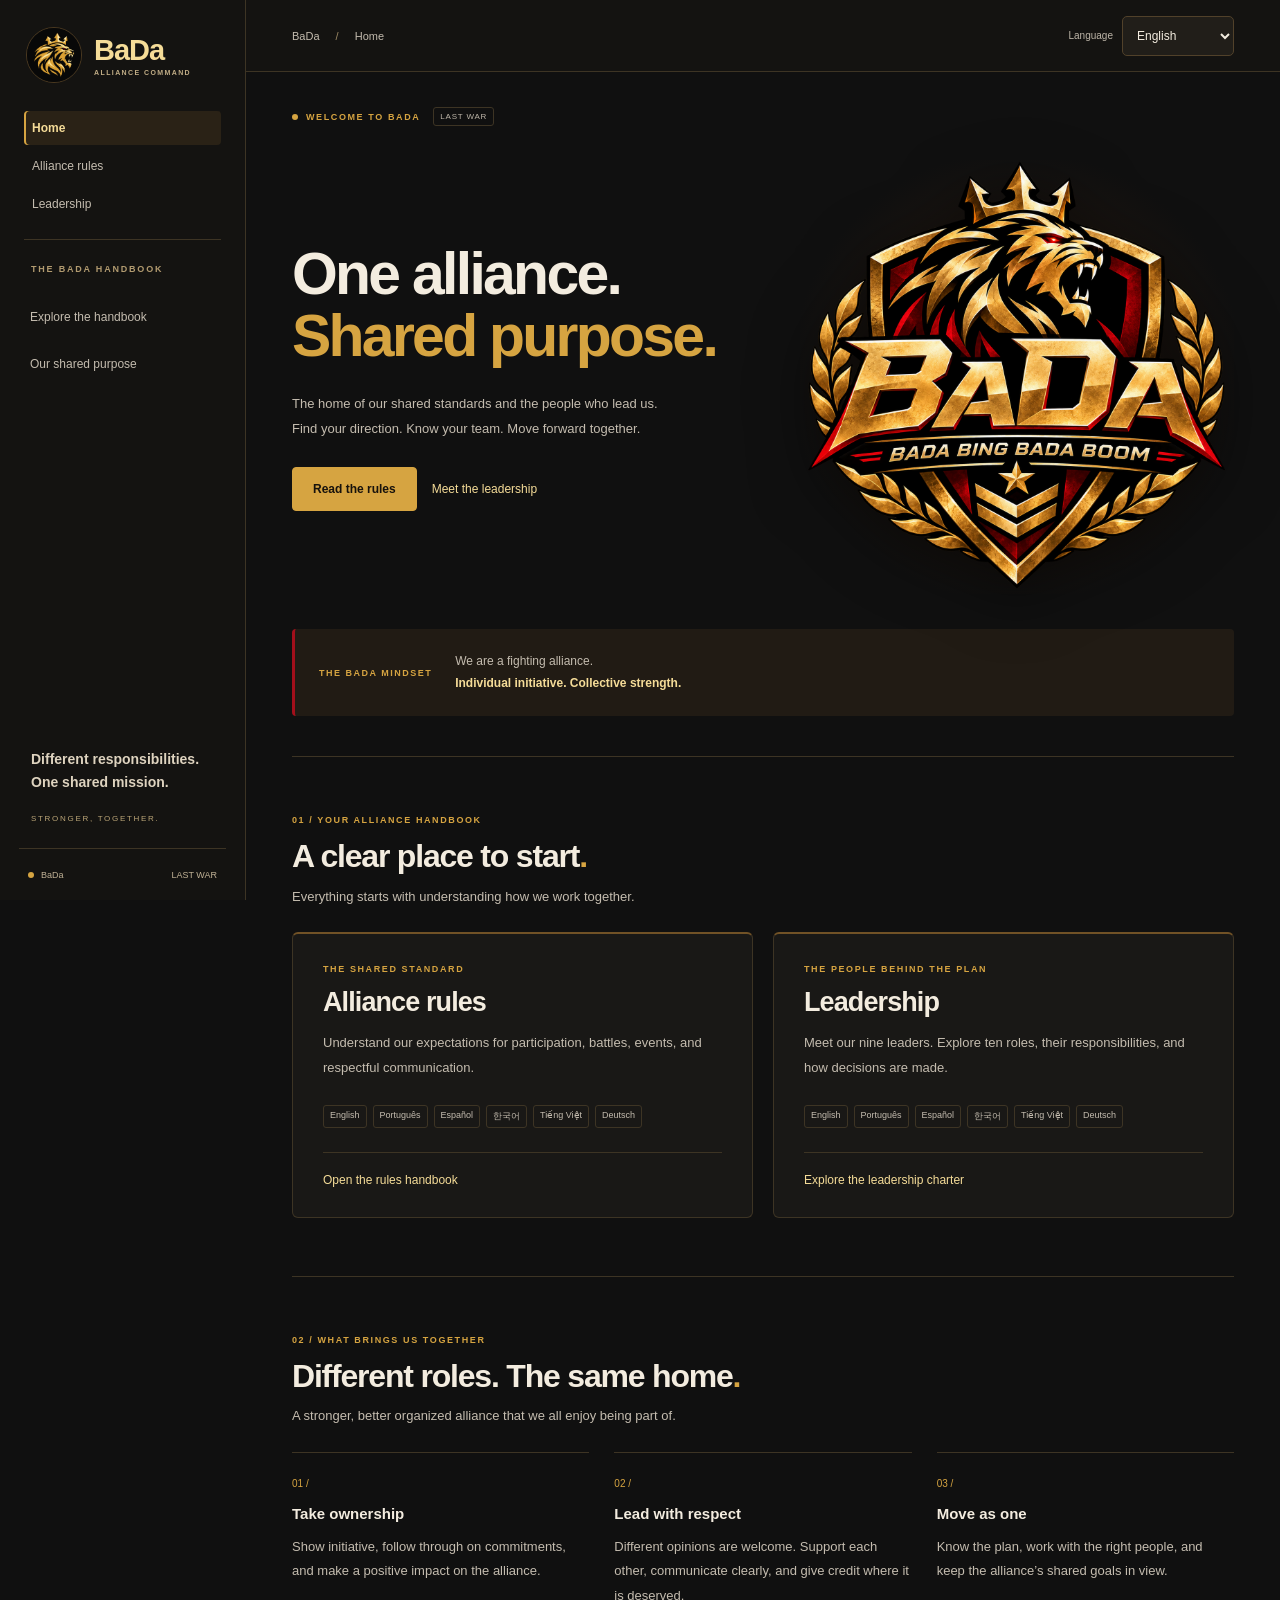
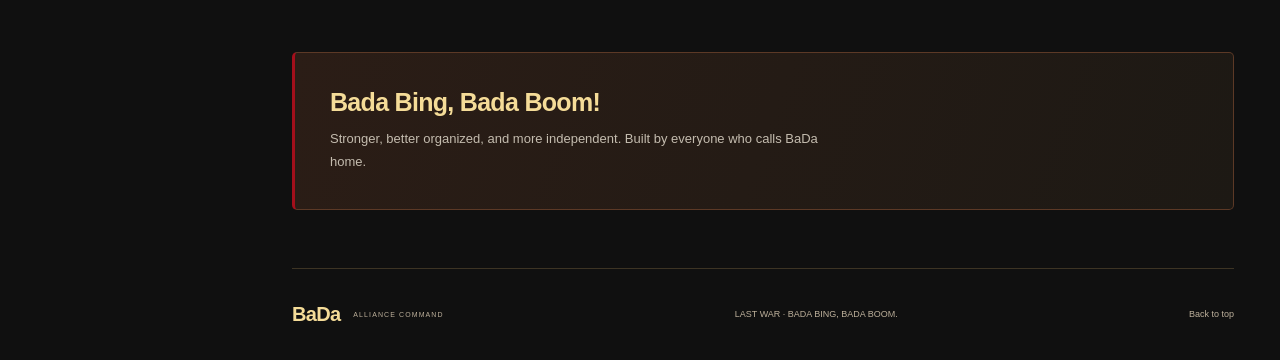
==== commit d99535a8: "Apply BaDa crowned lion identity and multilingual leadership Use black, gold and crimson branding ac" ====
--- a/index.html
+++ b/index.html
@@ -3,38 +3,41 @@
 <head>
   <meta charset="utf-8">
   <meta name="viewport" content="width=device-width, initial-scale=1">
-  <meta name="theme-color" content="#ee642e">
+  <meta name="theme-color" content="#101010">
   <meta name="description" content="The BaDa alliance handbook. Our rules, our leadership, and the shared purpose that brings us together.">
   <title>BaDa — Alliance Command</title>
   <link rel="stylesheet" href="styles.css">
   <link rel="stylesheet" href="hub.css">
+  <link rel="stylesheet" href="brand.css">
+  <link rel="icon" type="image/png" href="assets/brand/bada-lion.png">
+  <script src="language.js" defer></script>
   <script src="home.js" defer></script>
 </head>
 <body class="hub-page">
   <a class="skip-link" href="#main" data-i18n="skip">Skip to content</a>
   <aside class="sidebar">
-    <a class="brand" href="index.html" aria-label="BaDa home"><span class="brand-mark">B<span>↗</span></span><span>BaDa<span class="brand-caption">ALLIANCE COMMAND</span></span></a>
-    <div class="site-nav" aria-label="Site navigation"><a href="index.html" aria-current="page"><span data-i18n="home">Home</span><span>↗</span></a><a href="rules/index.html"><span data-i18n="rules">Alliance rules</span><span>↗</span></a><a href="leadership/index.html"><span data-i18n="leadership">Leadership</span><span>↗</span></a></div>
+    <a class="brand" href="index.html" aria-label="BaDa home"><img class="brand-logo" src="assets/brand/bada-lion.png" alt="" width="56" height="56"><span>BaDa<span class="brand-caption">ALLIANCE COMMAND</span></span></a>
+    <div class="site-nav" aria-label="Site navigation"><a href="index.html" aria-current="page"><span data-i18n="home">Home</span></a><a href="rules/index.html"><span data-i18n="rules">Alliance rules</span></a><a href="leadership/index.html"><span data-i18n="leadership">Leadership</span></a></div>
     <div class="sidebar-label" data-i18n="sidebarTitle">THE BADA HANDBOOK</div>
-    <nav aria-label="Home sections"><a class="nav-link" href="#handbook"><span class="nav-icon">▦</span><span data-i18n="explore">Explore the handbook</span></a><a class="nav-link" href="#purpose"><span class="nav-icon">✳</span><span data-i18n="purposeNav">Our shared purpose</span></a></nav>
-    <div class="sidebar-note"><span class="small-cross">✳</span><p data-i18n="sidebarMission">Different responsibilities.<br>One shared mission.</p><span data-i18n="together">STRONGER, TOGETHER.</span></div>
+    <nav aria-label="Home sections"><a class="nav-link" href="#handbook"><span data-i18n="explore">Explore the handbook</span></a><a class="nav-link" href="#purpose"><span data-i18n="purposeNav">Our shared purpose</span></a></nav>
+    <div class="sidebar-note"><p data-i18n="sidebarMission">Different responsibilities.<br>One shared mission.</p><span data-i18n="together">STRONGER, TOGETHER.</span></div>
     <div class="sidebar-footer"><span class="status-dot"></span> BaDa <b>LAST WAR</b></div>
   </aside>
   <div class="workspace">
     <header class="topbar"><div>BaDa <span>/</span> <span data-i18n="home" style="margin:0;color:inherit">Home</span></div><div class="language-control"><label for="site-language" data-i18n="language">Language</label><select id="site-language"><option value="en">English</option><option value="pt">Português</option><option value="es">Español</option><option value="ko">한국어</option><option value="vi">Tiếng Việt</option><option value="de">Deutsch</option></select></div></header>
     <main id="main">
       <section class="section overview" id="overview"><div class="eyebrow"><span class="status-dot"></span><span data-i18n="welcome">WELCOME TO BADA</span><span class="version">LAST WAR</span></div>
-        <div class="hero hub-hero"><div><h1 data-i18n="hero">One alliance.<br><span>Shared purpose.</span></h1><p data-i18n="heroDescription">The home of our shared standards and the people who lead us.<br>Find your direction. Know your team. Move forward together.</p><div class="hero-actions"><a class="primary-button" href="rules/index.html"><span data-i18n="readRules">Read the rules</span><span>↗</span></a><a class="text-button" href="leadership/index.html"><span data-i18n="meetLeadership">Meet the leadership</span> ↗</a></div></div><div class="hero-art" aria-hidden="true"><div class="orbit orbit-one"></div><div class="orbit orbit-two"></div><span class="art-label">BUILT ON<br>SHARED PURPOSE</span><div class="star">✳</div><span class="art-bottom">BADA BING, BADA BOOM. ↗</span></div></div>
-        <div class="purpose-banner"><span data-i18n="allianceMindset">THE BADA MINDSET</span><p data-i18n="commitment">We are a fighting alliance.<br><strong>Individual initiative. Collective strength.</strong></p><span class="banner-star" aria-hidden="true">✳</span></div>
+        <div class="hero hub-hero"><div><h1 data-i18n="hero">One alliance.<br><span>Shared purpose.</span></h1><p data-i18n="heroDescription">The home of our shared standards and the people who lead us.<br>Find your direction. Know your team. Move forward together.</p><div class="hero-actions"><a class="primary-button" href="rules/index.html"><span data-i18n="readRules">Read the rules</span></a><a class="text-button" href="leadership/index.html"><span data-i18n="meetLeadership">Meet the leadership</span> </a></div></div><div class="hero-art"><img class="hero-crest" src="assets/brand/bada-crest.png" alt="BaDa — Bada Bing Bada Boom" width="1254" height="1254" fetchpriority="high"></div></div>
+        <div class="purpose-banner"><span data-i18n="allianceMindset">THE BADA MINDSET</span><p data-i18n="commitment">We are a fighting alliance.<br><strong>Individual initiative. Collective strength.</strong></p></div>
       </section>
 
       <section class="section" id="handbook"><div class="section-heading"><div><span class="eyebrow" data-i18n="handbookEyebrow">01 / YOUR ALLIANCE HANDBOOK</span><h2 data-i18n="handbookTitle">A clear place to start<span class="heading-dot">.</span></h2><p data-i18n="handbookDescription">Everything starts with understanding how we work together.</p></div></div><div class="handbook-grid">
-        <a class="handbook-card" href="rules/index.html"><span class="handbook-icon" aria-hidden="true">▦</span><span class="eyebrow" data-i18n="rulesEyebrow">THE SHARED STANDARD</span><h3 data-i18n="rules">Alliance rules</h3><p data-i18n="rulesDescription">Understand our expectations for participation, battles, events, and respectful communication.</p><div class="language-chips" aria-label="Available languages"><span>English</span><span>Português</span><span>Español</span><span>한국어</span><span>Tiếng Việt</span><span>Deutsch</span></div><span class="card-link"><span data-i18n="openRules">Open the rules handbook</span><span>↗</span></span></a>
-        <a class="handbook-card" href="leadership/index.html"><span class="handbook-icon" aria-hidden="true">♧</span><span class="eyebrow" data-i18n="leadershipEyebrow">THE PEOPLE BEHIND THE PLAN</span><h3 data-i18n="leadership">Leadership</h3><p data-i18n="leadershipDescription">Meet our nine R4 leaders. Explore ten roles, their responsibilities, and how decisions are made.</p><div class="language-chips"><span data-i18n="englishNote">Charter in English</span><span>v1.0</span></div><span class="card-link"><span data-i18n="openLeadership">Explore the leadership charter</span><span>↗</span></span></a>
+        <a class="handbook-card" href="rules/index.html"><span class="eyebrow" data-i18n="rulesEyebrow">THE SHARED STANDARD</span><h3 data-i18n="rules">Alliance rules</h3><p data-i18n="rulesDescription">Understand our expectations for participation, battles, events, and respectful communication.</p><div class="language-chips" aria-label="Available languages"><span>English</span><span>Português</span><span>Español</span><span>한국어</span><span>Tiếng Việt</span><span>Deutsch</span></div><span class="card-link"><span data-i18n="openRules">Open the rules handbook</span></span></a>
+        <a class="handbook-card" href="leadership/index.html"><span class="eyebrow" data-i18n="leadershipEyebrow">THE PEOPLE BEHIND THE PLAN</span><h3 data-i18n="leadership">Leadership</h3><p data-i18n="leadershipDescription">Meet our nine leaders. Explore ten roles, their responsibilities, and how decisions are made.</p><div class="language-chips"><span>English</span><span>Português</span><span>Español</span><span>한국어</span><span>Tiếng Việt</span><span>Deutsch</span></div><span class="card-link"><span data-i18n="openLeadership">Explore the leadership charter</span></span></a>
       </div></section>
 
-      <section class="section" id="purpose"><div class="section-heading"><div><span class="eyebrow" data-i18n="purposeEyebrow">02 / WHAT BRINGS US TOGETHER</span><h2 data-i18n="purposeTitle">Different roles. The same home<span class="heading-dot">.</span></h2><p data-i18n="purposeDescription">A stronger, better organized alliance that we all enjoy being part of.</p></div></div><div class="values-grid"><article class="value-item"><span>01 /</span><h3 data-i18n="ownershipTitle">Take ownership</h3><p data-i18n="ownershipText">Show initiative, follow through on commitments, and make a positive impact on the alliance.</p></article><article class="value-item"><span>02 /</span><h3 data-i18n="respectTitle">Lead with respect</h3><p data-i18n="respectText">Different opinions are welcome. Support each other, communicate clearly, and give credit where it is deserved.</p></article><article class="value-item"><span>03 /</span><h3 data-i18n="teamTitle">Move as one</h3><p data-i18n="teamText">Know the plan, work with the right people, and keep the alliance’s shared goals in view.</p></article></div><div class="hub-bottom"><div><h3>Bada Bing, Bada Boom!</h3><p data-i18n="signoff">Stronger, better organized, and more independent. Built by everyone who calls BaDa home.</p></div><span class="small-cross" aria-hidden="true">✳</span></div></section>
-      <footer class="page-footer hub-footer"><a href="index.html" class="footer-brand">BaDa<span>ALLIANCE COMMAND</span></a><span>LAST WAR · BADA BING, BADA BOOM.</span><a href="#overview" data-i18n="top">Back to top ↑</a></footer>
+      <section class="section" id="purpose"><div class="section-heading"><div><span class="eyebrow" data-i18n="purposeEyebrow">02 / WHAT BRINGS US TOGETHER</span><h2 data-i18n="purposeTitle">Different roles. The same home<span class="heading-dot">.</span></h2><p data-i18n="purposeDescription">A stronger, better organized alliance that we all enjoy being part of.</p></div></div><div class="values-grid"><article class="value-item"><span>01 /</span><h3 data-i18n="ownershipTitle">Take ownership</h3><p data-i18n="ownershipText">Show initiative, follow through on commitments, and make a positive impact on the alliance.</p></article><article class="value-item"><span>02 /</span><h3 data-i18n="respectTitle">Lead with respect</h3><p data-i18n="respectText">Different opinions are welcome. Support each other, communicate clearly, and give credit where it is deserved.</p></article><article class="value-item"><span>03 /</span><h3 data-i18n="teamTitle">Move as one</h3><p data-i18n="teamText">Know the plan, work with the right people, and keep the alliance’s shared goals in view.</p></article></div><div class="hub-bottom"><div><h3>Bada Bing, Bada Boom!</h3><p data-i18n="signoff">Stronger, better organized, and more independent. Built by everyone who calls BaDa home.</p></div></div></section>
+      <footer class="page-footer hub-footer"><a href="index.html" class="footer-brand">BaDa<span>ALLIANCE COMMAND</span></a><span>LAST WAR · BADA BING, BADA BOOM.</span><a href="#overview" data-i18n="top">Back to top </a></footer>
     </main>
   </div>
 </body>
--- a/styles.css
+++ b/styles.css
@@ -1,5 +1,5 @@
 @charset "UTF-8";
-:root{--paper:#f7f7f2;--ink:#252721;--muted:#777a70;--line:#e1e3d9;--accent:#e95f2c;--green:#4e6450;--sidebar:246px}*{box-sizing:border-box}html{scroll-behavior:smooth;scroll-padding-top:90px}body{margin:0;background:var(--paper);color:var(--ink);font-family:"Segoe UI",Arial,sans-serif;font-size:14px;-webkit-font-smoothing:antialiased}a{color:inherit;text-decoration:none}button,input{font:inherit}button,a,input,summary{-webkit-tap-highlight-color:transparent}button{cursor:pointer}button:focus-visible,a:focus-visible,input:focus-visible,summary:focus-visible{outline:3px solid var(--accent);outline-offset:4px}.skip-link{position:fixed;top:-60px;left:20px;z-index:20;padding:12px;background:var(--ink);color:white}.skip-link:focus{top:10px}.sidebar{position:fixed;inset:0 auto 0 0;width:var(--sidebar);background:#eff0e9;border-right:1px solid var(--line);padding:35px 19px 20px;display:flex;flex-direction:column;z-index:5}.brand{display:flex;gap:12px;align-items:center;padding:0 12px;font-size:29px;font-weight:750;letter-spacing:-1.3px}.brand-mark{background:var(--ink);color:var(--paper);width:43px;height:47px;display:grid;place-content:center;font-size:32px;position:relative;border-radius:4px}.brand-mark>span{position:absolute;color:#f18a58;font-size:20px;right:1px;top:0}.brand-caption{display:block;font-size:8px;letter-spacing:1.6px;margin-top:2px;color:var(--muted);font-weight:650}.sidebar-label{font-size:9px;font-weight:650;letter-spacing:1.5px;color:#919488;margin:53px 12px 17px}.nav-link{display:flex;align-items:center;gap:10px;padding:13px 11px;color:#666b5f;margin:4px 0;font-size:12px;border-radius:5px;min-height:43px}.nav-link:hover{background:#e6e8df}.nav-link.active{background:#e3e7db;color:#354433;font-weight:650}.nav-icon{font-size:18px;width:20px;text-align:center;font-weight:400}.nav-count,.nav-arrow{margin-left:auto;font-size:10px}.nav-count{background:#e6e8df;border:1px solid #d7dbce;border-radius:4px;padding:1px 4px;color:#74816c}.sidebar-note{margin-top:auto;padding:44px 12px 30px}.small-cross{font-size:37px;color:#7d8b70}.sidebar-note p{font-weight:600;font-size:14px;line-height:1.6}.sidebar-note>span:last-child{font-size:8px;letter-spacing:1.7px;color:#8b9181}.sidebar-footer{font-size:9px;color:#777d70;border-top:1px solid #d9ddcf;padding:21px 9px 0;display:flex;align-items:center;gap:7px}.sidebar-footer b{font-size:9px;margin-left:auto;font-weight:500}.status-dot{display:inline-block;flex-shrink:0;width:6px;height:6px;background:#718564;border-radius:50%}.workspace{margin-left:var(--sidebar)}.topbar{height:72px;border-bottom:1px solid var(--line);padding:0 46px;display:flex;align-items:center;justify-content:space-between;color:#60655a;font-size:11px;background:var(--paper)}.topbar>div>span{color:#babeb0;margin:0 13px}.print-button{border:1px solid #d8dbd0;background:transparent;border-radius:5px;padding:9px 13px;color:#4e5448;font-size:11px}.print-button span{margin-right:8px}main{max-width:1420px;margin:auto;padding:0 46px}.section{padding:58px 0;border-bottom:1px solid var(--line);scroll-margin-top:20px}.overview{padding-top:35px;padding-bottom:24px}.eyebrow{font-size:9px;letter-spacing:1.6px;font-weight:700;color:var(--green);display:flex;align-items:center;gap:8px}.version{font-size:8px;font-weight:500;color:#8a8d80;border:1px solid var(--line);border-radius:3px;padding:4px 6px;letter-spacing:.8px;margin-left:5px}.hero{display:grid;grid-template-columns:1.5fr 1fr;align-items:center;gap:20px;margin:31px 0 34px}h1{font-size:clamp(42px,4.35vw,68px);font-weight:650;letter-spacing:-3px;line-height:1.06;margin:0 0 24px}h1>span{color:var(--accent)}.hero p{color:#777b6d;line-height:1.8;font-size:12px;margin:0 0 26px}.primary-button{display:inline-flex;align-items:center;gap:33px;background:var(--ink);color:#f8f9f1;padding:13px 17px;border-radius:4px;font-size:11px}.primary-button:hover{background:var(--accent)}.primary-button span{font-size:17px}.hero-art{position:relative;align-self:stretch;min-height:260px;overflow:hidden;display:grid;place-items:center;background:#eceee4;border:1px solid #e3e6d9;border-radius:5px}.orbit{position:absolute;left:50%;top:50%;width:240px;height:240px;border:1px solid #d7dccb;border-radius:50%;transform:translate(-50%,-50%)}.orbit-two{width:340px;height:340px}.hero-art:after,.hero-art:before{content:"";position:absolute;width:1px;height:100%;background:#dce0d2;transform:rotate(45deg)}.hero-art:after{transform:rotate(-45deg)}.star{font-size:200px;line-height:1;color:var(--accent);z-index:1;transform:rotate(-12deg);text-shadow:9px 9px 0 #d8dbcc}.art-label{position:absolute;left:16px;top:17px;font-size:7px;line-height:1.5;letter-spacing:1.6px;color:#808773}.art-bottom{position:absolute;bottom:16px;right:15px;font-size:7px;letter-spacing:1.4px;color:#7b826d;z-index:2}.stats{display:grid;grid-template-columns:repeat(3,1fr);border:1px solid var(--line);border-radius:5px;background:#fafbf6}.stats>a{padding:21px 20px;display:flex;align-items:center;gap:15px}.stats>a+a{border-left:1px solid var(--line)}.stats strong{font-size:34px;letter-spacing:-1.8px;font-weight:500}.stats a>div{font-size:11px;font-weight:650}.stats a>div>span{display:block;font-size:9px;color:#8a8e80;font-weight:400;margin-top:5px}.stats a>span{margin-left:auto;color:#86917a}.purpose-banner{display:flex;align-items:center;gap:23px;margin-top:22px;padding:22px 24px;background:#e9ecdf;border-radius:4px;border-left:3px solid #899b76}.purpose-banner>span:first-child{font-size:8px;letter-spacing:1.5px;color:#6a795e;font-weight:700;min-width:100px}.purpose-banner p{font-size:11px;line-height:1.8;margin:0;color:#6c7462}.purpose-banner strong{color:#424c39;font-weight:600}.banner-star{font-size:38px;color:#78896a;margin-left:auto}.purpose-details{margin-top:14px}.purpose-details summary{display:flex;justify-content:space-between;font-size:11px;color:#6d7563;padding:10px 0;cursor:pointer;list-style:none}.purpose-details summary::-webkit-details-marker{display:none}.purpose-details[open] summary>span{transform:rotate(45deg)}.prose{font-size:12px;line-height:1.9;color:#73796b;max-width:850px}.prose strong{color:#414a38;font-weight:600}.prose p{margin:10px 0}.section-heading{display:flex;align-items:center;justify-content:space-between;gap:20px;margin-bottom:25px}h2{font-size:32px;line-height:1.16;font-weight:600;letter-spacing:-1.2px;margin:13px 0 11px}.heading-dot{color:var(--accent)}.section-heading p{font-size:12px;color:#858a7a;line-height:1.6;margin:0}.section-tag{font-size:8px;letter-spacing:1.5px;border:1px solid var(--line);padding:8px 10px;border-radius:4px;color:#7b836e}.ownership-guide{display:grid;grid-template-columns:1fr 1fr;border:1px solid var(--line);border-radius:5px;padding:16px 18px;gap:20px;margin-bottom:19px}.ownership-guide>div{display:flex;align-items:flex-start;gap:11px}.ownership-guide p{font-size:10px;line-height:1.7;color:#818774;margin:0}.ownership-guide strong{font-weight:600;color:#515b43}.role-badge{display:inline-flex;align-items:center;font-size:7px;letter-spacing:.7px;padding:4px 6px;border-radius:3px;white-space:nowrap}.main-badge{background:#e8eddf;color:#5c7046}.support-badge{background:#f2ece2;color:#9a8053}.team-table-wrap{overflow-x:auto}.team-table{width:100%;border-collapse:collapse;text-align:left}.team-table th{font-size:8px;letter-spacing:1.3px;color:#90967f;font-weight:500;padding:13px 10px;border-bottom:1px solid #d5dacb}.team-table td{padding:17px 10px;border-bottom:1px solid var(--line);font-size:10px;color:#77806a;line-height:1.8}.team-table th:first-child{width:25%}.team-table th:nth-child(2){width:43%}.leader-button{display:flex;gap:12px;align-items:center;background:none;border:0;padding:0;text-align:left;white-space:nowrap;color:#35412d;font-size:11px;font-weight:600}.leader-button:hover .leader-name{text-decoration:underline;text-underline-offset:4px}.avatar{display:grid;place-items:center;background:#e7eadf;color:#687a53;width:32px;height:32px;border:1px solid #dde2d2;border-radius:50%;font-size:10px;font-weight:600}.avatar.tone-1{background:#f1e6df;color:#ad7556;border-color:#e8d9cc}.avatar.tone-2{background:#e1e8e9;color:#657c83;border-color:#d3dde0}.table-role{display:block}.table-role:hover{color:var(--accent)}.role-toolbar{display:flex;gap:15px;align-items:center}.search-box{display:flex;align-items:center;gap:10px;flex:1;background:#fcfcf8;border:1px solid #dce0d1;border-radius:5px;padding:0 13px}.search-box>span{font-size:23px;color:#7d8871}.search-box input{width:100%;border:0;background:transparent;padding:13px 0;font-size:11px;color:var(--ink);min-width:0}.search-box input:focus{outline:none}.search-box:focus-within{outline:2px solid var(--accent);outline-offset:2px}kbd{border:1px solid #dfe3d6;border-radius:3px;padding:1px 5px;font-size:10px;color:#8c947f}.subtle-button{background:transparent;border:1px solid #dce0d1;border-radius:4px;padding:12px 14px;font-size:10px;color:#6f7b61;white-space:nowrap}.subtle-button span{margin-left:9px}.filters{display:flex;gap:7px;flex-wrap:wrap;margin:15px 0 22px}.filter{background:transparent;border:1px solid transparent;border-radius:4px;padding:8px 11px;font-size:10px;color:#818977}.filter.active{background:#e4e9dc;border-color:#d5ddc9;color:#4d6140}.filter span{margin-left:7px;font-size:9px}.role-grid{display:grid;grid-template-columns:1fr 1fr;gap:14px;align-items:start}.role-card{background:#fcfcf8;border:1px solid var(--line);border-radius:5px;overflow:hidden;transition:border-color .2s}.role-card:hover{border-color:#abb99b}.role-card summary{cursor:pointer;list-style:none;padding:20px}.role-card summary::-webkit-details-marker{display:none}.card-top{display:flex;justify-content:space-between;align-items:center}.role-icon{font-size:22px;color:#6f845a;width:37px;height:37px;display:grid;place-items:center;border-radius:5px;background:#eef1e7}.role-card.strategy .role-icon{color:#c46a43;background:#f5ede5}.card-number{color:#a0a68f;font-size:9px;letter-spacing:1px}.role-card h3{font-size:14px;line-height:1.4;letter-spacing:-.25px;font-weight:600;margin:15px 0 9px}.role-description{font-size:11px;line-height:1.75;color:#828a76;margin:0;min-height:56px}.card-owners{margin-top:16px;border-top:1px solid #e9ebdf;padding-top:13px;display:flex;gap:8px;align-items:flex-start;font-size:10px;color:#647652;line-height:1.6}.card-owners .role-badge{margin-top:1px}.card-open{display:flex;align-items:center;justify-content:space-between;font-size:9px;color:#8b927f;margin-top:16px}.card-open span:last-child{font-size:15px}.role-card[open] .card-open span:last-child{transform:rotate(45deg)}.role-body{border-top:1px solid var(--line);padding:6px 20px 20px;font-size:11px;line-height:1.8;color:#737e66}.role-body h4{font-size:9px;letter-spacing:1px;text-transform:uppercase;color:#4e6040;margin:18px 0 8px}.role-body ul{padding-left:17px;margin:0}.role-body li{padding:3px 0}.authority-box{border-left:2px solid #b5c3a4;padding:1px 12px;background:#f1f4e9;margin-top:16px}.authority-box h4{margin-top:12px}.authority-box p{margin:7px 0 12px}.role-body>p{margin-top:16px}.results-count{font-size:9px;color:#939a86;margin:15px 0 0}.empty-state{padding:30px;border:1px dashed #cbd3bf;text-align:center;color:#717d61;font-size:12px}.decision-grid{display:grid;grid-template-columns:1fr 1fr;gap:18px;margin-top:25px}.decision-card{border:1px solid #dce2d0;border-radius:5px;padding:25px;background:#edf1e5}.decision-card.aligned{background:#f3eee5;border-color:#e7ddcc}.decision-icon{font-size:27px;color:#657b50}.aligned .decision-icon{color:#ac8659}.decision-card h3{font-size:19px;letter-spacing:-.4px;margin:13px 0 7px;font-weight:600}.decision-card p{font-size:11px;color:#838a76;line-height:1.6}.decision-card ul{list-style:none;padding:0;margin:20px 0 0}.decision-card li{font-size:11px;line-height:1.7;padding:9px 0 9px 20px;border-top:1px solid #dfe4d5;position:relative;color:#6a755e}.decision-card li:before{content:"↗";position:absolute;left:0;color:#82956e}.aligned li{border-color:#e7dfd2;color:#86775f}.aligned li:before{content:"↔";color:#b7966e}.decision-note{font-size:11px;color:#78836b;line-height:1.8;padding:17px 20px;border:1px solid var(--line);border-radius:4px;margin:17px 0 0}.principles{display:grid;grid-template-columns:1fr 1fr;gap:0 30px}.principle{display:flex;gap:17px;padding:23px 0;border-top:1px solid var(--line)}.principle>span{font-size:10px;color:#9aa58c;padding-top:3px}.principle h3{font-size:12px;font-weight:600;margin:0 0 8px}.principle p{font-size:11px;color:#858e78;line-height:1.8;margin:0}.checkin{display:grid;grid-template-columns:1fr 1fr;gap:50px;margin-top:25px;background:#e9eddf;border-radius:5px;padding:34px}.checkin h3{font-size:26px;letter-spacing:-.7px;line-height:1.2;font-weight:600;margin:16px 0}.checkin>div>p{font-size:11px;color:#7b866e;line-height:1.8;max-width:290px}.checkin ol{list-style:none;padding:0;margin:0}.checkin li{display:flex;gap:15px;padding:12px 0;border-bottom:1px solid #d9e0cc}.checkin li:first-child{padding-top:0}.checkin li:last-child{border:0;padding-bottom:0}.checkin li>span{font-size:9px;color:#8b9b77;margin-top:3px}.checkin li strong{font-size:11px;font-weight:600}.checkin li p{font-size:10px;margin:4px 0 0;color:#7d896f;line-height:1.6}.culture{position:relative;padding:44px 40px;background:#292f24;border-radius:5px;color:#f0f2e7;margin-top:48px;overflow:hidden;border:0}.culture .eyebrow{color:#acb99b}.culture h2{font-size:45px;letter-spacing:-1.7px;margin:20px 0 25px}.culture .prose{color:#b7c0ac;max-width:660px;position:relative;z-index:1;font-size:11px}.culture .prose strong{color:#e1e8d8}.culture-symbol{position:absolute;top:15px;right:20px;font-size:230px;color:#424c36;line-height:1;transform:rotate(-12deg)}.culture-signoff{font-size:17px;font-weight:600;color:#e5ad82;margin-top:30px;position:relative;z-index:1}.culture-signoff span{margin-left:10px}.page-footer{display:flex;align-items:center;justify-content:space-between;gap:20px;padding:34px 0;color:#8b957e;font-size:9px}.footer-brand{font-size:20px;color:#525f44;font-weight:700;display:flex;align-items:center;gap:13px;letter-spacing:-.7px}.footer-brand span{font-size:7px;letter-spacing:1.1px;font-weight:500;color:#8b957e}[hidden]{display:none!important}
+:root{--paper:#101010;--ink:#f3ecdf;--muted:#bdb5a8;--line:#3d3424;--accent:#d6a441;--green:#d6a441;--sidebar:246px}*{box-sizing:border-box}html{scroll-behavior:smooth;scroll-padding-top:90px}body{margin:0;background:var(--paper);color:var(--ink);font-family:"Segoe UI",Arial,sans-serif;font-size:14px;-webkit-font-smoothing:antialiased}a{color:inherit;text-decoration:none}button,input{font:inherit}button,a,input,summary{-webkit-tap-highlight-color:transparent}button{cursor:pointer}button:focus-visible,a:focus-visible,input:focus-visible,summary:focus-visible{outline:3px solid var(--accent);outline-offset:4px}.skip-link{position:fixed;top:-60px;left:20px;z-index:20;padding:12px;background:var(--ink);color:white}.skip-link:focus{top:10px}.sidebar{position:fixed;inset:0 auto 0 0;width:var(--sidebar);background:#211e19;border-right:1px solid var(--line);padding:35px 19px 20px;display:flex;flex-direction:column;z-index:5}.brand{display:flex;gap:12px;align-items:center;padding:0 12px;font-size:29px;font-weight:750;letter-spacing:-1.3px}.brand-mark{background:var(--ink);color:var(--paper);width:43px;height:47px;display:grid;place-content:center;font-size:32px;position:relative;border-radius:4px}.brand-mark>span{position:absolute;color:#d6a441;font-size:20px;right:1px;top:0}.brand-caption{display:block;font-size:8px;letter-spacing:1.6px;margin-top:2px;color:var(--muted);font-weight:650}.sidebar-label{font-size:9px;font-weight:650;letter-spacing:1.5px;color:#bdb5a8;margin:53px 12px 17px}.nav-link{display:flex;align-items:center;gap:10px;padding:13px 11px;color:#bdb5a8;margin:4px 0;font-size:12px;border-radius:5px;min-height:43px}.nav-link:hover{background:#211e19}.nav-link.active{background:#211e19;color:#f5ead2;font-weight:650}.nav-icon{font-size:18px;width:20px;text-align:center;font-weight:400}.nav-count,.nav-arrow{margin-left:auto;font-size:10px}.nav-count{background:#211e19;border:1px solid #3d3424;border-radius:4px;padding:1px 4px;color:#bdb5a8}.sidebar-note{margin-top:auto;padding:44px 12px 30px}.small-cross{font-size:37px;color:#bdb5a8}.sidebar-note p{font-weight:600;font-size:14px;line-height:1.6}.sidebar-note>span:last-child{font-size:8px;letter-spacing:1.7px;color:#bdb5a8}.sidebar-footer{font-size:9px;color:#bdb5a8;border-top:1px solid #3d3424;padding:21px 9px 0;display:flex;align-items:center;gap:7px}.sidebar-footer b{font-size:9px;margin-left:auto;font-weight:500}.status-dot{display:inline-block;flex-shrink:0;width:6px;height:6px;background:#291e17;border-radius:50%}.workspace{margin-left:var(--sidebar)}.topbar{height:72px;border-bottom:1px solid var(--line);padding:0 46px;display:flex;align-items:center;justify-content:space-between;color:#f5ead2;font-size:11px;background:var(--paper)}.topbar>div>span{color:#a99f8e;margin:0 13px}.print-button{border:1px solid #3d3424;background:transparent;border-radius:5px;padding:9px 13px;color:#f5ead2;font-size:11px}.print-button span{margin-right:8px}main{max-width:1420px;margin:auto;padding:0 46px}.section{padding:58px 0;border-bottom:1px solid var(--line);scroll-margin-top:20px}.overview{padding-top:35px;padding-bottom:24px}.eyebrow{font-size:9px;letter-spacing:1.6px;font-weight:700;color:var(--green);display:flex;align-items:center;gap:8px}.version{font-size:8px;font-weight:500;color:#bdb5a8;border:1px solid var(--line);border-radius:3px;padding:4px 6px;letter-spacing:.8px;margin-left:5px}.hero{display:grid;grid-template-columns:1.5fr 1fr;align-items:center;gap:20px;margin:31px 0 34px}h1{font-size:clamp(42px,4.35vw,68px);font-weight:650;letter-spacing:-3px;line-height:1.06;margin:0 0 24px}h1>span{color:var(--accent)}.hero p{color:#bdb5a8;line-height:1.8;font-size:12px;margin:0 0 26px}.primary-button{display:inline-flex;align-items:center;gap:33px;background:var(--ink);color:#a99f8e;padding:13px 17px;border-radius:4px;font-size:11px}.primary-button:hover{background:var(--accent)}.primary-button span{font-size:17px}.hero-art{position:relative;align-self:stretch;min-height:260px;overflow:hidden;display:grid;place-items:center;background:#211e19;border:1px solid #3d3424;border-radius:5px}.orbit{position:absolute;left:50%;top:50%;width:240px;height:240px;border:1px solid #3d3424;border-radius:50%;transform:translate(-50%,-50%)}.orbit-two{width:340px;height:340px}.hero-art:after,.hero-art:before{content:"";position:absolute;width:1px;height:100%;background:#291e17;transform:rotate(45deg)}.hero-art:after{transform:rotate(-45deg)}.star{font-size:200px;line-height:1;color:var(--accent);z-index:1;transform:rotate(-12deg);text-shadow:9px 9px 0 #d8dbcc}.art-label{position:absolute;left:16px;top:17px;font-size:7px;line-height:1.5;letter-spacing:1.6px;color:#bdb5a8}.art-bottom{position:absolute;bottom:16px;right:15px;font-size:7px;letter-spacing:1.4px;color:#bdb5a8;z-index:2}.stats{display:grid;grid-template-columns:repeat(3,1fr);border:1px solid var(--line);border-radius:5px;background:#191816}.stats>a{padding:21px 20px;display:flex;align-items:center;gap:15px}.stats>a+a{border-left:1px solid var(--line)}.stats strong{font-size:34px;letter-spacing:-1.8px;font-weight:500}.stats a>div{font-size:11px;font-weight:650}.stats a>div>span{display:block;font-size:9px;color:#bdb5a8;font-weight:400;margin-top:5px}.stats a>span{margin-left:auto;color:#bdb5a8}.purpose-banner{display:flex;align-items:center;gap:23px;margin-top:22px;padding:22px 24px;background:#211e19;border-radius:4px;border-left:3px solid #3d3424}.purpose-banner>span:first-child{font-size:8px;letter-spacing:1.5px;color:#bdb5a8;font-weight:700;min-width:100px}.purpose-banner p{font-size:11px;line-height:1.8;margin:0;color:#bdb5a8}.purpose-banner strong{color:#f5ead2;font-weight:600}.banner-star{font-size:38px;color:#bdb5a8;margin-left:auto}.purpose-details{margin-top:14px}.purpose-details summary{display:flex;justify-content:space-between;font-size:11px;color:#bdb5a8;padding:10px 0;cursor:pointer;list-style:none}.purpose-details summary::-webkit-details-marker{display:none}.purpose-details[open] summary>span{transform:rotate(45deg)}.prose{font-size:12px;line-height:1.9;color:#bdb5a8;max-width:850px}.prose strong{color:#f5ead2;font-weight:600}.prose p{margin:10px 0}.section-heading{display:flex;align-items:center;justify-content:space-between;gap:20px;margin-bottom:25px}h2{font-size:32px;line-height:1.16;font-weight:600;letter-spacing:-1.2px;margin:13px 0 11px}.heading-dot{color:var(--accent)}.section-heading p{font-size:12px;color:#bdb5a8;line-height:1.6;margin:0}.section-tag{font-size:8px;letter-spacing:1.5px;border:1px solid var(--line);padding:8px 10px;border-radius:4px;color:#bdb5a8}.ownership-guide{display:grid;grid-template-columns:1fr 1fr;border:1px solid var(--line);border-radius:5px;padding:16px 18px;gap:20px;margin-bottom:19px}.ownership-guide>div{display:flex;align-items:flex-start;gap:11px}.ownership-guide p{font-size:10px;line-height:1.7;color:#bdb5a8;margin:0}.ownership-guide strong{font-weight:600;color:#f5ead2}.role-badge{display:inline-flex;align-items:center;font-size:7px;letter-spacing:.7px;padding:4px 6px;border-radius:3px;white-space:nowrap}.main-badge{background:#211e19;color:#f5ead2}.support-badge{background:#211e19;color:#bdb5a8}.team-table-wrap{overflow-x:auto}.team-table{width:100%;border-collapse:collapse;text-align:left}.team-table th{font-size:8px;letter-spacing:1.3px;color:#bdb5a8;font-weight:500;padding:13px 10px;border-bottom:1px solid #3d3424}.team-table td{padding:17px 10px;border-bottom:1px solid var(--line);font-size:10px;color:#bdb5a8;line-height:1.8}.team-table th:first-child{width:25%}.team-table th:nth-child(2){width:43%}.leader-button{display:flex;gap:12px;align-items:center;background:none;border:0;padding:0;text-align:left;white-space:nowrap;color:#f5ead2;font-size:11px;font-weight:600}.leader-button:hover .leader-name{text-decoration:underline;text-underline-offset:4px}.avatar{display:grid;place-items:center;background:#211e19;color:#bdb5a8;width:32px;height:32px;border:1px solid #3d3424;border-radius:50%;font-size:10px;font-weight:600}.avatar.tone-1{background:#211e19;color:#d6a441;border-color:#3d3424}.avatar.tone-2{background:#211e19;color:#bdb5a8;border-color:#3d3424}.table-role{display:block}.table-role:hover{color:var(--accent)}.role-toolbar{display:flex;gap:15px;align-items:center}.search-box{display:flex;align-items:center;gap:10px;flex:1;background:#191816;border:1px solid #3d3424;border-radius:5px;padding:0 13px}.search-box>span{font-size:23px;color:#bdb5a8}.search-box input{width:100%;border:0;background:transparent;padding:13px 0;font-size:11px;color:var(--ink);min-width:0}.search-box input:focus{outline:none}.search-box:focus-within{outline:2px solid var(--accent);outline-offset:2px}kbd{border:1px solid #3d3424;border-radius:3px;padding:1px 5px;font-size:10px;color:#bdb5a8}.subtle-button{background:transparent;border:1px solid #3d3424;border-radius:4px;padding:12px 14px;font-size:10px;color:#bdb5a8;white-space:nowrap}.subtle-button span{margin-left:9px}.filters{display:flex;gap:7px;flex-wrap:wrap;margin:15px 0 22px}.filter{background:transparent;border:1px solid transparent;border-radius:4px;padding:8px 11px;font-size:10px;color:#bdb5a8}.filter.active{background:#211e19;border-color:#3d3424;color:#f5ead2}.filter span{margin-left:7px;font-size:9px}.role-grid{display:grid;grid-template-columns:1fr 1fr;gap:14px;align-items:start}.role-card{background:#191816;border:1px solid var(--line);border-radius:5px;overflow:hidden;transition:border-color .2s}.role-card:hover{border-color:#3d3424}.role-card summary{cursor:pointer;list-style:none;padding:20px}.role-card summary::-webkit-details-marker{display:none}.card-top{display:flex;justify-content:space-between;align-items:center}.role-icon{font-size:22px;color:#bdb5a8;width:37px;height:37px;display:grid;place-items:center;border-radius:5px;background:#211e19}.role-card.strategy .role-icon{color:#d6a441;background:#211e19}.card-number{color:#a99f8e;font-size:9px;letter-spacing:1px}.role-card h3{font-size:14px;line-height:1.4;letter-spacing:-.25px;font-weight:600;margin:15px 0 9px}.role-description{font-size:11px;line-height:1.75;color:#bdb5a8;margin:0;min-height:56px}.card-owners{margin-top:16px;border-top:1px solid #3d3424;padding-top:13px;display:flex;gap:8px;align-items:flex-start;font-size:10px;color:#bdb5a8;line-height:1.6}.card-owners .role-badge{margin-top:1px}.card-open{display:flex;align-items:center;justify-content:space-between;font-size:9px;color:#bdb5a8;margin-top:16px}.card-open span:last-child{font-size:15px}.role-card[open] .card-open span:last-child{transform:rotate(45deg)}.role-body{border-top:1px solid var(--line);padding:6px 20px 20px;font-size:11px;line-height:1.8;color:#bdb5a8}.role-body h4{font-size:9px;letter-spacing:1px;text-transform:uppercase;color:#f5ead2;margin:18px 0 8px}.role-body ul{padding-left:17px;margin:0}.role-body li{padding:3px 0}.authority-box{border-left:2px solid #3d3424;padding:1px 12px;background:#211e19;margin-top:16px}.authority-box h4{margin-top:12px}.authority-box p{margin:7px 0 12px}.role-body>p{margin-top:16px}.results-count{font-size:9px;color:#bdb5a8;margin:15px 0 0}.empty-state{padding:30px;border:1px dashed #3d3424;text-align:center;color:#bdb5a8;font-size:12px}.decision-grid{display:grid;grid-template-columns:1fr 1fr;gap:18px;margin-top:25px}.decision-card{border:1px solid #3d3424;border-radius:5px;padding:25px;background:#211e19}.decision-card.aligned{background:#211e19;border-color:#3d3424}.decision-icon{font-size:27px;color:#bdb5a8}.aligned .decision-icon{color:#d6a441}.decision-card h3{font-size:19px;letter-spacing:-.4px;margin:13px 0 7px;font-weight:600}.decision-card p{font-size:11px;color:#bdb5a8;line-height:1.6}.decision-card ul{list-style:none;padding:0;margin:20px 0 0}.decision-card li{font-size:11px;line-height:1.7;padding:9px 0 9px 20px;border-top:1px solid #3d3424;position:relative;color:#bdb5a8}.decision-card li:before{content:"";position:absolute;left:0;color:#bdb5a8}.aligned li{border-color:#3d3424;color:#bdb5a8}.aligned li:before{content:"";color:#bdb5a8}.decision-note{font-size:11px;color:#bdb5a8;line-height:1.8;padding:17px 20px;border:1px solid var(--line);border-radius:4px;margin:17px 0 0}.principles{display:grid;grid-template-columns:1fr 1fr;gap:0 30px}.principle{display:flex;gap:17px;padding:23px 0;border-top:1px solid var(--line)}.principle>span{font-size:10px;color:#a99f8e;padding-top:3px}.principle h3{font-size:12px;font-weight:600;margin:0 0 8px}.principle p{font-size:11px;color:#bdb5a8;line-height:1.8;margin:0}.checkin{display:grid;grid-template-columns:1fr 1fr;gap:50px;margin-top:25px;background:#211e19;border-radius:5px;padding:34px}.checkin h3{font-size:26px;letter-spacing:-.7px;line-height:1.2;font-weight:600;margin:16px 0}.checkin>div>p{font-size:11px;color:#bdb5a8;line-height:1.8;max-width:290px}.checkin ol{list-style:none;padding:0;margin:0}.checkin li{display:flex;gap:15px;padding:12px 0;border-bottom:1px solid #3d3424}.checkin li:first-child{padding-top:0}.checkin li:last-child{border:0;padding-bottom:0}.checkin li>span{font-size:9px;color:#bdb5a8;margin-top:3px}.checkin li strong{font-size:11px;font-weight:600}.checkin li p{font-size:10px;margin:4px 0 0;color:#bdb5a8;line-height:1.6}.culture{position:relative;padding:44px 40px;background:#291e17;border-radius:5px;color:#a99f8e;margin-top:48px;overflow:hidden;border:0}.culture .eyebrow{color:#a99f8e}.culture h2{font-size:45px;letter-spacing:-1.7px;margin:20px 0 25px}.culture .prose{color:#a99f8e;max-width:660px;position:relative;z-index:1;font-size:11px}.culture .prose strong{color:#a99f8e}.culture-symbol{position:absolute;top:15px;right:20px;font-size:230px;color:#f5ead2;line-height:1;transform:rotate(-12deg)}.culture-signoff{font-size:17px;font-weight:600;color:#d6a441;margin-top:30px;position:relative;z-index:1}.culture-signoff span{margin-left:10px}.page-footer{display:flex;align-items:center;justify-content:space-between;gap:20px;padding:34px 0;color:#bdb5a8;font-size:9px}.footer-brand{font-size:20px;color:#f5ead2;font-weight:700;display:flex;align-items:center;gap:13px;letter-spacing:-.7px}.footer-brand span{font-size:7px;letter-spacing:1.1px;font-weight:500;color:#bdb5a8}[hidden]{display:none!important}
 @media(min-width:1500px){main{padding-left:70px;padding-right:70px}.topbar{padding-left:70px;padding-right:70px}.hero-art{min-height:300px}.hero{margin-top:40px}.role-description{min-height:40px}}
 @media(max-width:1100px){:root{--sidebar:210px}.sidebar{padding-left:12px;padding-right:12px}.nav-link{font-size:11px;padding-left:8px;gap:7px}main{padding:0 28px}.topbar{padding:0 28px}.hero{grid-template-columns:1.4fr 1fr}h1{font-size:46px}.hero-art{min-height:240px}.stats>a{padding:19px 13px;gap:10px}.stats strong{font-size:29px}.stats a>div>span{font-size:8px}.hero p{font-size:11px}.desktop-break{display:none}.purpose-banner{gap:15px;padding:18px}.purpose-banner>span:first-child{min-width:75px;font-size:7px}.purpose-banner p{font-size:10px}.ownership-guide{grid-template-columns:1fr;gap:12px}.team-table td{font-size:9px}.team-table th:first-child{min-width:160px}.checkin{gap:25px;padding:25px}.section{padding-top:45px}}
 @media(max-width:760px){html{scroll-padding-top:25px}.sidebar{position:relative;width:100%;padding:18px 20px 10px;border-right:0;border-bottom:1px solid var(--line)}.brand{font-size:25px;padding:0}.brand-mark{width:34px;height:38px;font-size:27px}.brand-caption{font-size:7px}.sidebar-label,.sidebar-note,.sidebar-footer{display:none}.sidebar nav{display:flex;gap:5px;overflow-x:auto;margin-top:14px;padding-bottom:3px}.nav-link{white-space:nowrap;font-size:10px;margin:0;min-height:34px;padding:7px 10px}.nav-icon,.nav-count,.nav-arrow{display:none}.workspace{margin:0}.topbar{height:52px;padding:0 22px;font-size:10px}main{padding:0 22px}.section{padding-top:35px;padding-bottom:32px}.overview{padding-top:25px;padding-bottom:15px}.hero{gap:16px;margin:25px 0;grid-template-columns:1.5fr 1fr}h1{font-size:39px;letter-spacing:-1.8px;margin-bottom:16px}.hero p{font-size:10px;margin-bottom:20px}.hero-art{min-height:225px}.star{font-size:145px}.orbit{width:180px;height:180px}.orbit-two{width:260px;height:260px}.art-label,.art-bottom{font-size:6px;letter-spacing:.7px}.primary-button{font-size:10px;padding:11px 13px;gap:15px}.stats>a{padding:16px 10px;gap:7px;align-items:flex-start}.stats strong{font-size:25px}.stats a>div{font-size:9px;line-height:1.4;padding-top:3px}.stats a>div>span{font-size:8px}.stats a>span{display:none}.purpose-banner{gap:12px;align-items:flex-start}.purpose-banner>span:first-child{min-width:65px;line-height:1.6}.purpose-banner p{font-size:9px}.banner-star{display:none}h2{font-size:28px}.section-heading p{font-size:11px}.section-tag{display:none}.team-table{min-width:660px}.role-grid{gap:10px}.role-card summary{padding:16px}.role-card h3{font-size:13px}.role-description{font-size:10px;min-height:65px}.role-body{padding:6px 16px 16px}.decision-card{padding:20px}.checkin h3{font-size:23px}.culture{padding:30px;margin-top:30px}.culture h2{font-size:38px}.culture-symbol{font-size:190px}.page-footer{flex-wrap:wrap}.footer-brand{font-size:18px}}
--- a/hub.css
+++ b/hub.css
@@ -1,4 +1,4 @@
-.site-nav{display:flex;flex-direction:column;gap:4px;margin:35px 5px 0;padding-bottom:18px;border-bottom:1px solid var(--line)}.site-nav>a{display:flex;justify-content:space-between;font-size:12px;padding:10px 8px;color:#6b755f;border-radius:4px}.site-nav>a:hover,.site-nav>a[aria-current=page]{background:#e3e7db;color:#354433}.site-nav>a[aria-current=page]{font-weight:650}.site-nav>a>span{color:#8f9b81}.site-nav+.sidebar-label{margin-top:24px}.language-note{font-size:8px!important;letter-spacing:1px!important;background:#e9ecdf;padding:5px 7px;border-radius:3px}.language-control{display:flex;align-items:center;gap:9px;font-size:10px;color:#7c886d}.language-control select{font:inherit;font-size:11px;background:#fafbf6;color:#46553b;border:1px solid #d9dece;border-radius:5px;padding:9px 25px 9px 10px;min-height:36px;max-width:150px}.hub-hero{margin-top:40px;margin-bottom:35px;grid-template-columns:1.5fr 1fr}.hub-hero h1{font-size:clamp(44px,4.6vw,72px)}.hub-hero .hero-art{min-height:320px}.hero-actions{display:flex;gap:15px;align-items:center;flex-wrap:wrap}.text-button{font-size:11px;padding:12px 0;color:#627151}.handbook-grid{display:grid;grid-template-columns:1fr 1fr;gap:20px}.handbook-card{padding:30px;background:#fcfcf8;border:1px solid var(--line);border-radius:6px;display:flex;flex-direction:column;align-items:flex-start}.handbook-card:hover{border-color:#adbba0}.handbook-card .eyebrow{margin-top:25px}.handbook-card h3{font-size:27px;letter-spacing:-.9px;margin:13px 0}.handbook-card p{font-size:12px;color:#808a74;line-height:1.9;margin:0 0 24px}.handbook-card .card-link{margin-top:auto;display:flex;justify-content:space-between;width:100%;padding-top:20px;border-top:1px solid var(--line);font-size:11px;color:#576a45}.handbook-icon{font-size:26px;padding:12px 15px;border-radius:6px;background:#f4e9dd;color:#bc744e}.handbook-card:nth-child(2) .handbook-icon{background:#e7ecdf;color:#70815f}.language-chips{display:flex;flex-wrap:wrap;gap:6px;margin-bottom:24px}.language-chips span{font-size:8px;color:#7d8871;border:1px solid #e2e6d9;padding:4px 6px;border-radius:3px}.values-grid{display:grid;grid-template-columns:repeat(3,1fr);gap:25px}.value-item{border-top:1px solid #cdd5c1;padding-top:20px}.value-item>span{font-size:10px;color:#95a285}.value-item h3{font-size:15px;font-weight:600;margin:15px 0 10px}.value-item p{font-size:11px;line-height:1.9;color:#7c8870}.hub-bottom{padding:35px;background:#e9eddf;display:flex;align-items:center;justify-content:space-between;gap:25px;border-radius:5px;margin-top:30px}.hub-bottom h3{font-size:25px;letter-spacing:-.7px;margin:0 0 10px;font-weight:600}.hub-bottom p{font-size:11px;color:#7b876e;line-height:1.8;margin:0;max-width:520px}.hub-bottom .small-cross{font-size:55px}.rules-overview{padding-bottom:30px}.rules-overview h1{font-size:clamp(40px,4vw,60px);margin-top:24px}.rules-lede{font-size:13px;line-height:1.9;color:#78836b;max-width:720px;margin:20px 0 0}.rules-toolbar{margin-top:27px}.rules-group{scroll-margin-top:25px;margin:0;padding:34px 0 0}.rules-group>h2{font-size:24px;margin-top:0;margin-bottom:20px}.rule{border-top:1px solid var(--line);padding:24px 0;scroll-margin-top:20px}.rule-header{display:flex;align-items:center;gap:13px;margin-bottom:14px}.rule-number{font-size:11px;color:#7f8f6f;background:#e9eddf;width:32px;height:32px;border-radius:5px;display:grid;place-items:center;flex-shrink:0}.rule h3{font-size:17px;letter-spacing:-.3px;font-weight:600;margin:0}.rule ul{list-style:none;padding:0 0 0 45px;margin:0}.rule li{position:relative;padding:4px 0 4px 15px;color:#758169;font-size:12px;line-height:1.9}.rule li:before{position:absolute;left:0;top:13px;content:"";height:4px;width:4px;background:#a4b296;border-radius:50%}.rule strong{color:#435737;font-weight:600}.rule code{display:block;white-space:normal;overflow-wrap:anywhere;margin:12px 0;padding:15px;background:#e9eddf;border:1px solid #dce2d1;border-radius:4px;font-size:11px;line-height:1.9;color:#596e49}.rule-emphasis{margin:15px 0 0 45px;border-left:3px solid var(--accent);padding:10px 15px;font-size:12px;color:#9b6945;background:#f2eee3}.consequences{padding:30px;background:#f1eee3;border:1px solid #e6dfca;border-radius:5px;margin-top:28px}.consequences h2{font-size:25px;margin-top:0}.consequences p{font-size:12px;color:#86795f;line-height:1.9}.consequences ol{padding-left:23px}.consequences li{padding:8px 0;font-size:12px;color:#7b7158;line-height:1.7}.consequences #cons-grave{border-top:1px solid #ded7c3;padding-top:15px;font-weight:600}.rules-footer-note{font-size:12px;color:#768269;line-height:1.9;margin:25px 0 0}.rule:target{background:#edf1e5;border-radius:4px;outline:10px solid #edf1e5}.hub-footer .footer-brand{white-space:nowrap}.rules-page .sidebar nav{margin-top:20px}.rules-page .sidebar-note{padding-top:22px}.rules-page .sidebar-label{margin-top:23px}.rules-page .search-box{max-width:none}.rules-page .page-footer{margin-top:20px}.rules-content{padding-bottom:35px}.rule-meta{font-size:9px;color:#8b967c;margin-top:12px}.no-js{padding:20px;border:1px solid var(--line);color:#6d795f;font-size:12px}.hub-page .overview{padding-bottom:40px}
+.site-nav{display:flex;flex-direction:column;gap:4px;margin:35px 5px 0;padding-bottom:18px;border-bottom:1px solid var(--line)}.site-nav>a{display:flex;justify-content:space-between;font-size:12px;padding:10px 8px;color:#bdb5a8;border-radius:4px}.site-nav>a:hover,.site-nav>a[aria-current=page]{background:#211e19;color:#f5ead2}.site-nav>a[aria-current=page]{font-weight:650}.site-nav>a>span{color:#bdb5a8}.site-nav+.sidebar-label{margin-top:24px}.language-note{font-size:8px!important;letter-spacing:1px!important;background:#211e19;padding:5px 7px;border-radius:3px}.language-control{display:flex;align-items:center;gap:9px;font-size:10px;color:#bdb5a8}.language-control select{font:inherit;font-size:11px;background:#191816;color:#f5ead2;border:1px solid #3d3424;border-radius:5px;padding:9px 25px 9px 10px;min-height:36px;max-width:150px}.hub-hero{margin-top:40px;margin-bottom:35px;grid-template-columns:1.5fr 1fr}.hub-hero h1{font-size:clamp(44px,4.6vw,72px)}.hub-hero .hero-art{min-height:320px}.hero-actions{display:flex;gap:15px;align-items:center;flex-wrap:wrap}.text-button{font-size:11px;padding:12px 0;color:#f5ead2}.handbook-grid{display:grid;grid-template-columns:1fr 1fr;gap:20px}.handbook-card{padding:30px;background:#191816;border:1px solid var(--line);border-radius:6px;display:flex;flex-direction:column;align-items:flex-start}.handbook-card:hover{border-color:#3d3424}.handbook-card .eyebrow{margin-top:25px}.handbook-card h3{font-size:27px;letter-spacing:-.9px;margin:13px 0}.handbook-card p{font-size:12px;color:#bdb5a8;line-height:1.9;margin:0 0 24px}.handbook-card .card-link{margin-top:auto;display:flex;justify-content:space-between;width:100%;padding-top:20px;border-top:1px solid var(--line);font-size:11px;color:#f5ead2}.handbook-icon{font-size:26px;padding:12px 15px;border-radius:6px;background:#211e19;color:#d6a441}.handbook-card:nth-child(2) .handbook-icon{background:#211e19;color:#bdb5a8}.language-chips{display:flex;flex-wrap:wrap;gap:6px;margin-bottom:24px}.language-chips span{font-size:8px;color:#bdb5a8;border:1px solid #3d3424;padding:4px 6px;border-radius:3px}.values-grid{display:grid;grid-template-columns:repeat(3,1fr);gap:25px}.value-item{border-top:1px solid #3d3424;padding-top:20px}.value-item>span{font-size:10px;color:#bdb5a8}.value-item h3{font-size:15px;font-weight:600;margin:15px 0 10px}.value-item p{font-size:11px;line-height:1.9;color:#bdb5a8}.hub-bottom{padding:35px;background:#211e19;display:flex;align-items:center;justify-content:space-between;gap:25px;border-radius:5px;margin-top:30px}.hub-bottom h3{font-size:25px;letter-spacing:-.7px;margin:0 0 10px;font-weight:600}.hub-bottom p{font-size:11px;color:#bdb5a8;line-height:1.8;margin:0;max-width:520px}.hub-bottom .small-cross{font-size:55px}.rules-overview{padding-bottom:30px}.rules-overview h1{font-size:clamp(40px,4vw,60px);margin-top:24px}.rules-lede{font-size:13px;line-height:1.9;color:#bdb5a8;max-width:720px;margin:20px 0 0}.rules-toolbar{margin-top:27px}.rules-group{scroll-margin-top:25px;margin:0;padding:34px 0 0}.rules-group>h2{font-size:24px;margin-top:0;margin-bottom:20px}.rule{border-top:1px solid var(--line);padding:24px 0;scroll-margin-top:20px}.rule-header{display:flex;align-items:center;gap:13px;margin-bottom:14px}.rule-number{font-size:11px;color:#bdb5a8;background:#211e19;width:32px;height:32px;border-radius:5px;display:grid;place-items:center;flex-shrink:0}.rule h3{font-size:17px;letter-spacing:-.3px;font-weight:600;margin:0}.rule ul{list-style:none;padding:0 0 0 45px;margin:0}.rule li{position:relative;padding:4px 0 4px 15px;color:#bdb5a8;font-size:12px;line-height:1.9}.rule li:before{position:absolute;left:0;top:13px;content:"";height:4px;width:4px;background:#291e17;border-radius:50%}.rule strong{color:#f5ead2;font-weight:600}.rule code{display:block;white-space:normal;overflow-wrap:anywhere;margin:12px 0;padding:15px;background:#211e19;border:1px solid #3d3424;border-radius:4px;font-size:11px;line-height:1.9;color:#f5ead2}.rule-emphasis{margin:15px 0 0 45px;border-left:3px solid var(--accent);padding:10px 15px;font-size:12px;color:#d6a441;background:#211e19}.consequences{padding:30px;background:#211e19;border:1px solid #3d3424;border-radius:5px;margin-top:28px}.consequences h2{font-size:25px;margin-top:0}.consequences p{font-size:12px;color:#bdb5a8;line-height:1.9}.consequences ol{padding-left:23px}.consequences li{padding:8px 0;font-size:12px;color:#bdb5a8;line-height:1.7}.consequences #cons-grave{border-top:1px solid #3d3424;padding-top:15px;font-weight:600}.rules-footer-note{font-size:12px;color:#bdb5a8;line-height:1.9;margin:25px 0 0}.rule:target{background:#211e19;border-radius:4px;outline:10px solid #3d3424}.hub-footer .footer-brand{white-space:nowrap}.rules-page .sidebar nav{margin-top:20px}.rules-page .sidebar-note{padding-top:22px}.rules-page .sidebar-label{margin-top:23px}.rules-page .search-box{max-width:none}.rules-page .page-footer{margin-top:20px}.rules-content{padding-bottom:35px}.rule-meta{font-size:9px;color:#bdb5a8;margin-top:12px}.no-js{padding:20px;border:1px solid var(--line);color:#bdb5a8;font-size:12px}.hub-page .overview{padding-bottom:40px}
 @media(max-width:1100px){.handbook-card{padding:23px}.hub-hero .hero-art{min-height:280px}.hub-hero h1{font-size:49px}.site-nav{margin-top:25px}.site-nav>a{font-size:11px}.values-grid{gap:18px}}
 @media(max-width:760px){.site-nav{flex-direction:row;flex-wrap:wrap;margin:14px 0 0;padding-bottom:0;border:0;gap:6px}.site-nav>a{font-size:10px;gap:17px;padding:8px 10px}.site-nav+.sidebar-label{display:none}.hub-page .sidebar nav{margin-top:10px}.hub-page .sidebar nav:empty{display:none}.hub-hero .hero-art{min-height:240px}.hub-hero h1{font-size:40px}.handbook-grid{gap:13px}.handbook-card{padding:22px}.handbook-card h3{font-size:24px}.handbook-card p{font-size:11px}.language-control label{display:none}.rules-page .sidebar nav{margin-top:11px}.rules-overview h1{font-size:42px}.rules-lede{font-size:12px}.values-grid{gap:16px}.value-item h3{font-size:13px}.rule ul{padding-left:0}.rule-emphasis{margin-left:0}.rule li{font-size:11px}.rules-page .topbar{height:auto;min-height:57px;gap:10px}.rule h3{font-size:16px}.consequences{padding:23px}}
 @media(max-width:480px){.handbook-grid,.values-grid{grid-template-columns:1fr}.hub-hero h1{font-size:48px}.hub-hero{margin-top:25px}.handbook-card{padding:25px}.handbook-card h3{font-size:27px}.handbook-card .eyebrow{margin-top:18px}.handbook-card p{margin-bottom:18px}.hub-bottom{padding:25px}.hub-bottom h3{font-size:23px}.hub-bottom .small-cross{display:none}.rules-overview h1{font-size:38px}.rules-page .topbar{padding-top:10px;padding-bottom:10px}.rules-page .topbar>div:first-child{font-size:9px}.language-control select{max-width:116px;font-size:10px}.hub-page .topbar>div{font-size:9px}.hub-page .language-control label{display:none}.rule-group>h2{font-size:22px}}
--- a/brand.css
+++ b/brand.css
@@ -0,0 +1,119 @@
+/* BaDa: crowned lion identity, shared by all handbook pages. */
+:root{color-scheme:dark;--gold:#d6a441;--gold-light:#f5dc98;--crimson:#a30f1b;--surface:#191816}
+body{background:var(--paper);font-size:15px}
+::selection{background:var(--gold);color:#101010}
+.sidebar{background:#141311;border-right-color:var(--line);padding-top:27px}
+.brand{gap:12px;padding:0 7px;letter-spacing:-1px;color:var(--gold-light)}
+.brand-logo{width:56px;height:56px;object-fit:contain;flex-shrink:0;border-radius:50%;border:1px solid #4b3920}
+.brand-caption{color:#c1ad86;font-size:7px;letter-spacing:1.4px}
+.sidebar-label{color:#b29b70;letter-spacing:1.8px}
+.site-nav>a,.nav-link{color:#c4bcaf;transition:background .15s,color .15s}
+.site-nav>a:hover,.nav-link:hover{background:#231e16;color:var(--gold-light)}
+.site-nav>a[aria-current=page],.nav-link.active{background:#2a2216;color:var(--gold-light);box-shadow:inset 2px 0 var(--gold)}
+.site-nav>a>span{color:inherit}
+.site-nav{margin-top:28px}
+.nav-count{background:#221e17;color:var(--gold-light)}
+.sidebar-note{padding-top:25px;padding-bottom:24px}
+.sidebar-note p{color:#ded3bf}.sidebar-note>span:last-child{color:#bba577}
+.sidebar-footer{color:#c1b296}.status-dot{background:var(--gold)}
+.topbar{background:#141311;color:#c4bcaf;border-bottom-color:var(--line)}
+.topbar>div>span{color:#9c8965}
+.language-control select{color:#f3ecdf;background:#211e19;border-color:#51412a;min-height:40px;font-size:12px}
+.language-note{color:var(--gold-light)!important;background:#282116}
+.leadership-controls{display:flex;align-items:center;gap:16px;flex-wrap:wrap}
+.role-card[open] .role-description{min-height:0}
+main{max-width:1440px}
+h1,h2,h3{color:#f3ecdf}h1{font-weight:750;letter-spacing:-2.7px}
+h1>span,.heading-dot{color:var(--gold)}
+.hero p{font-size:13px;line-height:1.9;max-width:470px;color:#c4bcaf}
+.hero,.hub-hero{grid-template-columns:minmax(0,1.1fr) minmax(0,1fr);gap:30px;margin-top:34px}
+.hero-art,.hub-hero .hero-art{background:radial-gradient(ellipse at center,#3c2116 0,#1c1510 47%,#101010 74%);border:0;min-height:340px;overflow:visible;align-self:center;aspect-ratio:1}
+.hero-art:before,.hero-art:after{display:none}
+.hero-crest{display:block;width:100%;height:auto;max-width:460px;object-fit:contain;filter:drop-shadow(0 14px 30px #0008)}
+.primary-button{background:var(--gold);color:#17120c;border:1px solid var(--gold);font-weight:700;min-height:44px;padding:12px 20px;font-size:12px;justify-content:center}
+.primary-button:hover{background:var(--gold-light);border-color:var(--gold-light)}
+.primary-button span{font-size:inherit}
+.text-button{color:var(--gold-light);font-size:12px;min-height:44px;display:inline-flex;align-items:center}
+.text-button:hover{text-decoration:underline;text-underline-offset:5px}
+.purpose-banner{background:#211b14;border-left:3px solid var(--crimson);padding:22px 24px}
+.purpose-banner>span:first-child{color:var(--gold);font-size:9px}
+.purpose-banner p{color:#c4bcaf;font-size:12px}.purpose-banner strong{color:var(--gold-light)}
+.section-heading p,.handbook-card p,.value-item p,.hub-bottom p{color:#c4bcaf;font-size:13px}
+.handbook-card{background:var(--surface);border-color:var(--line);border-top:2px solid #715226;transition:background .15s,border-color .15s}
+.handbook-card:hover{background:#211c15;border-color:var(--gold)}
+.handbook-card .eyebrow{margin-top:0;color:var(--gold)}
+.handbook-card .card-link{color:var(--gold-light);font-size:12px}
+.language-chips span{font-size:9px;color:#c4bcaf}
+.hub-bottom{background:linear-gradient(110deg,#2b1d16,#1d1914);border:1px solid #5c3926;border-left:3px solid var(--crimson)}
+.hub-bottom h3{color:var(--gold-light)}
+.value-item>span,.rule-number,.card-number{color:var(--gold)}
+.footer-brand{color:var(--gold-light)}.footer-brand span,.page-footer{color:#bdb09b}
+.print-button,.subtle-button{color:var(--gold-light);border-color:#625034;min-height:40px}
+.print-button:hover,.subtle-button:hover{background:#2a2216}
+.search-box{background:#191816;border-color:#51412a;min-height:46px}
+.search-box input{font-size:12px;color:#f3ecdf}.search-box input::placeholder{color:#b6ac9c;opacity:1}
+.search-symbol{display:block;width:14px;height:14px;border:1.5px solid #c8b17f;border-radius:50%;position:relative;flex-shrink:0;margin-right:4px}
+.search-symbol:after{content:"";position:absolute;width:6px;height:1.5px;background:#c8b17f;right:-5px;bottom:-3px;transform:rotate(45deg)}
+.filter{color:#c4bcaf;min-height:40px}.filter.active{background:#2a2216;color:var(--gold-light);border-color:#69502c}
+.role-card{background:var(--surface)}.role-card:hover{border-color:#8b6a36}
+.card-top{justify-content:flex-start}.card-number{font-size:10px;letter-spacing:1px}
+.role-card h3{font-size:16px}.role-description,.role-body{color:#c4bcaf;font-size:12px}
+.card-open{color:#c7ad78;font-size:11px}.card-owners{color:#ded1b5;font-size:11px}
+.role-body h4,.prose strong,.ownership-guide strong{color:var(--gold-light)}
+.authority-box{background:#241e14;border-left-color:var(--gold)}
+.main-badge{background:#302616;color:var(--gold-light)}.support-badge{background:#30191b;color:#e8b8ae}
+.stats{background:var(--surface)}.stats strong{color:var(--gold-light)}.stats a>div{color:#f3ecdf}
+.stats a>div>span,.ownership-guide p,.team-table td,.prose{color:#c4bcaf}
+.team-table .table-role{font-size:14px;line-height:1.65;overflow-wrap:anywhere}
+.team-table .table-role+.table-role{margin-top:7px}
+.team-table .leader-button{font-size:14px;line-height:1.65}
+.team-table th{font-size:11px;font-weight:650;letter-spacing:1px;line-height:1.5;color:var(--gold-light)}
+.team-table .avatar{width:36px;height:36px;font-size:12px;flex-shrink:0}
+.leader-button{color:#f3ecdf}.avatar,.avatar.tone-1,.avatar.tone-2{background:#292116;color:var(--gold-light);border-color:#5b4425}
+.decision-card{background:#211d16;border-color:#51412a}.decision-card.aligned{background:#251718;border-color:#593032}
+.decision-card p,.decision-card li,.aligned li,.principle p,.checkin p,.checkin>div>p,.checkin li p{color:#c4bcaf}
+.decision-card li{padding-left:16px}.decision-card li:before,.aligned li:before{content:"";width:4px;height:4px;top:16px;background:var(--gold);border-radius:0}
+.aligned li:before{background:#d35d60}
+.checkin{background:#211c15}.culture{background:linear-gradient(120deg,#311a17,#191512);border:1px solid #59362c}
+.culture .eyebrow{color:var(--gold)}.culture .prose{color:#c4bcaf}.culture .prose strong{color:var(--gold-light)}
+.culture-signoff{color:var(--gold-light)}
+.rules-lede,.rule li,.rules-footer-note{color:#c4bcaf;font-size:13px}.rule h3{font-size:18px}
+.rule strong{color:var(--gold-light)}.rule code{background:#211d16;color:#e4c78b;border-color:#51412a}
+.rule-emphasis{background:#291b15;color:#edc591;border-left-color:var(--gold)}
+.consequences{background:#251718;border-color:#663337}.consequences p,.consequences li{color:#dcc0b9}
+.consequences #cons-grave{border-top-color:#663337}.rule:target{background:#241e14;outline-color:#241e14}
+@media(min-width:1500px){.hero-art,.hub-hero .hero-art{min-height:390px}}
+@media(max-width:1100px){.hero,.hub-hero{gap:18px}.hero-art,.hub-hero .hero-art{min-height:260px}.hub-hero h1{font-size:48px}}
+@media(max-width:760px){
+ .leadership-controls{gap:8px}.leadership-controls .print-button{font-size:10px;padding:8px}
+ .sidebar{padding:16px 20px 12px}.brand-logo{width:48px;height:48px}.brand{font-size:25px}.brand-caption{font-size:7px}
+ .site-nav{margin-top:14px;gap:6px}.site-nav>a{font-size:12px;min-height:40px;padding:10px 12px}
+ .sidebar nav,.rules-page .sidebar nav{margin-top:10px;gap:4px}.nav-link{font-size:11px;min-height:38px}
+ .hero,.hub-hero{grid-template-columns:1fr;gap:18px;margin-top:24px}.hero-art,.hub-hero .hero-art{display:grid;min-height:0;width:min(100%,330px);margin:0 auto;order:-1}
+ h1,.hub-hero h1{font-size:clamp(36px,7vw,52px);letter-spacing:-1.8px}.hero p{font-size:13px;max-width:520px}
+ .hero-actions{gap:12px 18px}.purpose-banner p{font-size:12px}.purpose-banner>span:first-child{font-size:8px}
+ .topbar{min-height:58px;height:auto;gap:12px;padding-top:8px;padding-bottom:8px}
+ .role-card h3{font-size:15px}.role-description{font-size:12px}.role-body{font-size:12px}
+ .section-heading p,.handbook-card p,.value-item p{font-size:13px}.page-footer{font-size:10px}
+ .culture{padding:28px 24px}.culture h2{font-size:36px}
+}
+@media(max-width:480px){
+ .sidebar{padding:15px 17px 10px}.site-nav{gap:4px}.site-nav>a{padding:9px 10px;font-size:11px}
+ .hero-art,.hub-hero .hero-art{width:min(78vw,290px)}.hero-crest{width:100%}
+ h1,.hub-hero h1{font-size:clamp(34px,10vw,47px)}.hero p{max-width:none}
+ .purpose-banner{padding:18px}.purpose-banner p{font-size:12px}.hero-actions .primary-button{flex:1}
+ .handbook-card{padding:24px}.handbook-card h3{font-size:25px}.hub-bottom{padding:24px}
+ .stats a>div{font-size:10px}.stats a>div>span{font-size:9px}
+ .role-toolbar{flex-wrap:wrap}.search-box{min-width:0;flex-basis:100%}.role-toolbar .subtle-button{width:100%}
+ .page-footer,.hub-footer{gap:16px;flex-wrap:wrap}.footer-brand{width:100%}
+ .rules-page .topbar>div:first-child{min-width:0;line-height:1.6}.language-control select{max-width:120px}
+ .culture h2{font-size:32px}.culture .prose{font-size:12px}.rules-overview h1{font-size:36px}
+}
+@media print{
+ .leadership-controls{display:none!important}
+ :root{color-scheme:light;--paper:#fff;--ink:#111;--muted:#444;--line:#ccc;--accent:#72501c;--green:#72501c}
+ body,main{background:#fff;color:#111}
+ h1,h2,h3,h4,p,a,li,strong,span,td,th,.prose,.role-body,.rule li,.rule strong,.rules-lede,.rule-emphasis,.rules-footer-note,.consequences p,.consequences li,.culture-signoff{color:#222!important}
+ .hero-crest,.brand-logo,.hero-art{display:none!important}
+ .purpose-banner,.handbook-card,.hub-bottom,.stats,.role-card,.authority-box,.decision-card,.checkin,.culture,.consequences,.rule code,.rule-emphasis{background:#fff!important;border-color:#aaa!important;box-shadow:none}
+}
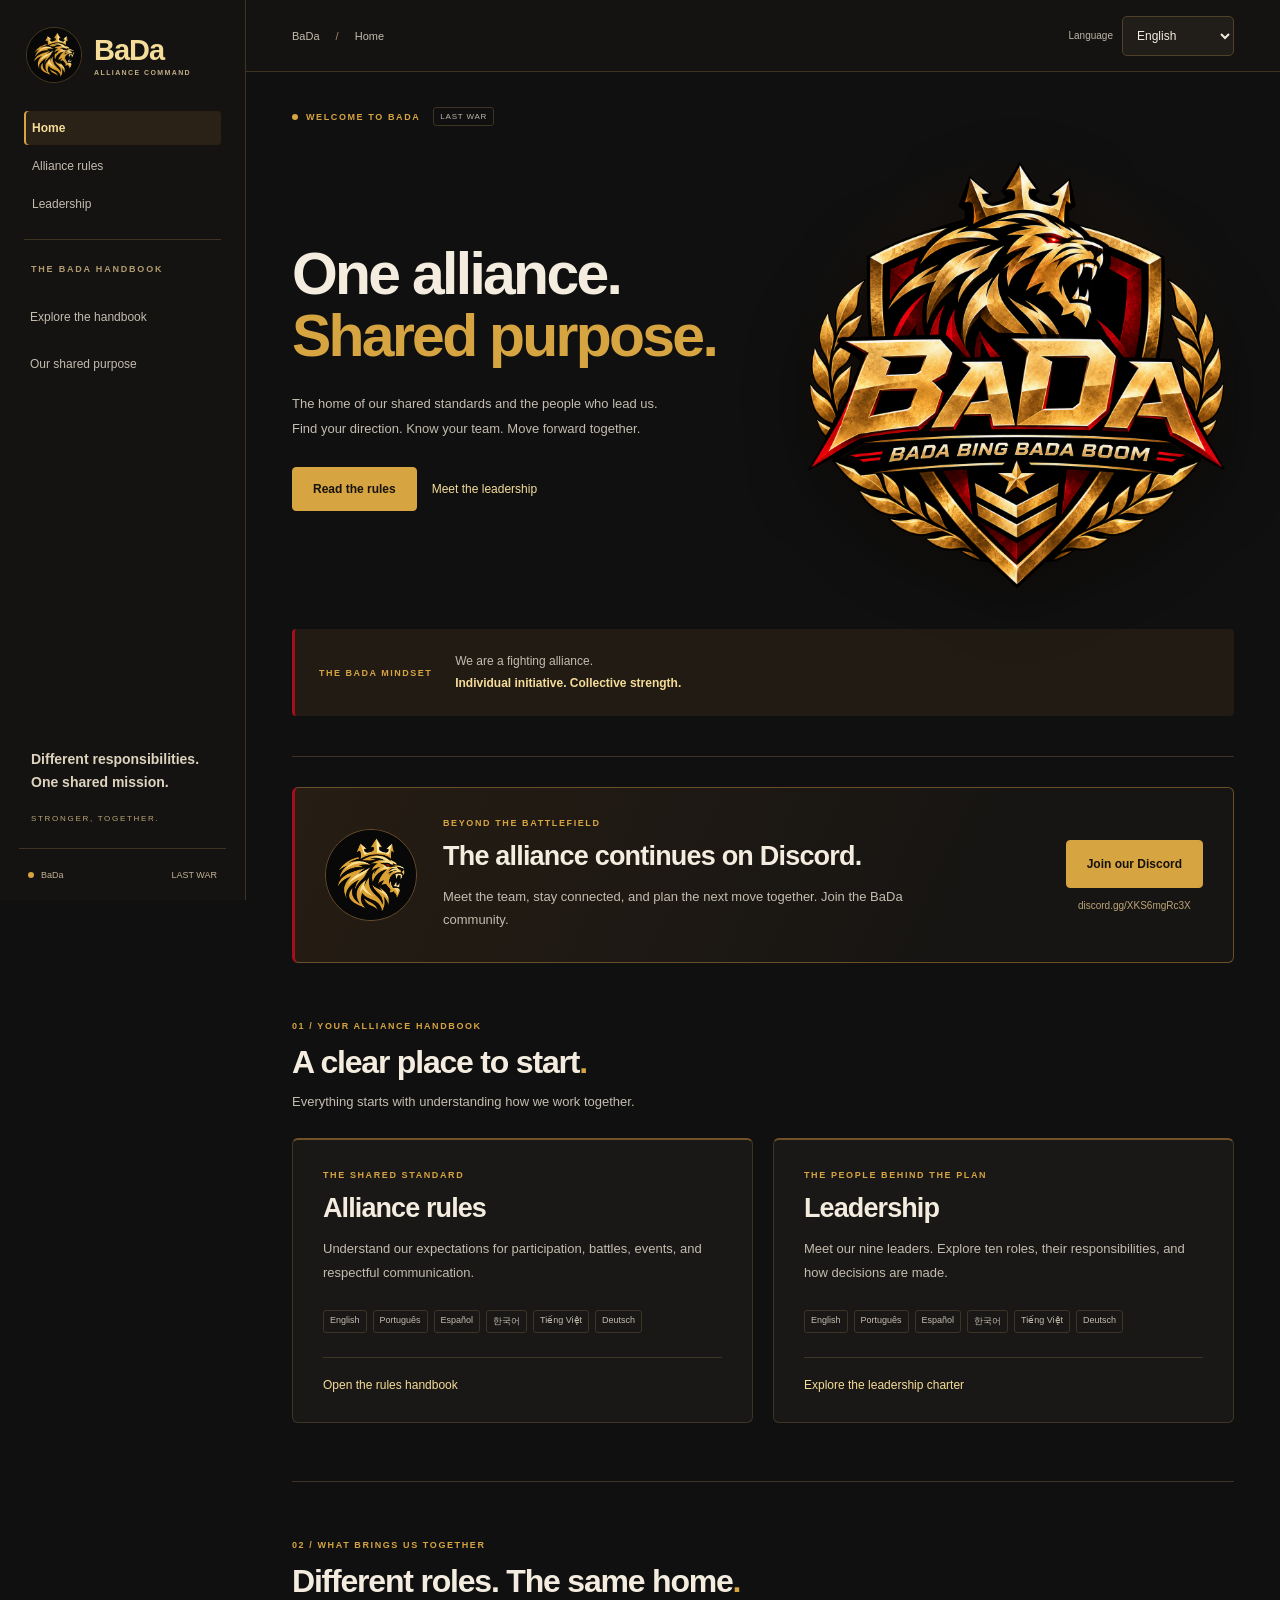
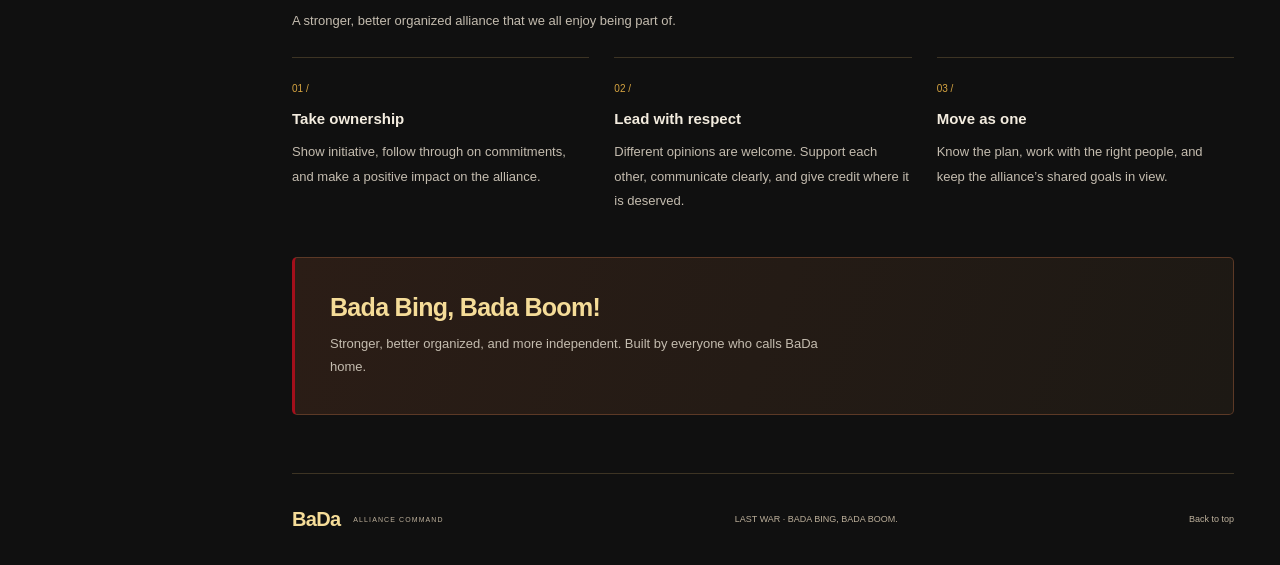
==== commit 8b4d1d51: "Add multilingual Discord invitation to BaDa homepage" ====
--- a/index.html
+++ b/index.html
@@ -31,6 +31,21 @@
         <div class="purpose-banner"><span data-i18n="allianceMindset">THE BADA MINDSET</span><p data-i18n="commitment">We are a fighting alliance.<br><strong>Individual initiative. Collective strength.</strong></p></div>
       </section>
 
+      <section class="discord-section" id="discord" aria-labelledby="discord-title">
+        <div class="discord-card">
+          <img class="discord-lion" src="assets/brand/bada-lion.png" alt="" width="112" height="112" loading="lazy">
+          <div class="discord-copy">
+            <span class="eyebrow" data-i18n="discordEyebrow">BEYOND THE BATTLEFIELD</span>
+            <h2 id="discord-title" data-i18n="discordTitle">The alliance continues on Discord.</h2>
+            <p data-i18n="discordDescription">Meet the team, stay connected, and plan the next move together. Join the BaDa community.</p>
+          </div>
+          <div class="discord-action">
+            <a class="primary-button" href="https://discord.gg/XKS6mgRc3X" target="_blank" rel="noopener noreferrer"><span data-i18n="discordJoin">Join our Discord</span></a>
+            <span class="discord-address">discord.gg/XKS6mgRc3X</span>
+          </div>
+        </div>
+      </section>
+
       <section class="section" id="handbook"><div class="section-heading"><div><span class="eyebrow" data-i18n="handbookEyebrow">01 / YOUR ALLIANCE HANDBOOK</span><h2 data-i18n="handbookTitle">A clear place to start<span class="heading-dot">.</span></h2><p data-i18n="handbookDescription">Everything starts with understanding how we work together.</p></div></div><div class="handbook-grid">
         <a class="handbook-card" href="rules/index.html"><span class="eyebrow" data-i18n="rulesEyebrow">THE SHARED STANDARD</span><h3 data-i18n="rules">Alliance rules</h3><p data-i18n="rulesDescription">Understand our expectations for participation, battles, events, and respectful communication.</p><div class="language-chips" aria-label="Available languages"><span>English</span><span>Português</span><span>Español</span><span>한국어</span><span>Tiếng Việt</span><span>Deutsch</span></div><span class="card-link"><span data-i18n="openRules">Open the rules handbook</span></span></a>
         <a class="handbook-card" href="leadership/index.html"><span class="eyebrow" data-i18n="leadershipEyebrow">THE PEOPLE BEHIND THE PLAN</span><h3 data-i18n="leadership">Leadership</h3><p data-i18n="leadershipDescription">Meet our nine leaders. Explore ten roles, their responsibilities, and how decisions are made.</p><div class="language-chips"><span>English</span><span>Português</span><span>Español</span><span>한국어</span><span>Tiếng Việt</span><span>Deutsch</span></div><span class="card-link"><span data-i18n="openLeadership">Explore the leadership charter</span></span></a>
--- a/brand.css
+++ b/brand.css
@@ -46,6 +46,17 @@
 .language-chips span{font-size:9px;color:#c4bcaf}
 .hub-bottom{background:linear-gradient(110deg,#2b1d16,#1d1914);border:1px solid #5c3926;border-left:3px solid var(--crimson)}
 .hub-bottom h3{color:var(--gold-light)}
+.discord-section{padding-top:30px;scroll-margin-top:24px}
+.discord-card{display:grid;grid-template-columns:92px minmax(0,1fr) auto;gap:26px;align-items:center;padding:30px;background:linear-gradient(115deg,#261d13,#171513 70%);border:1px solid #6b4f2b;border-left:3px solid var(--crimson);border-radius:6px}
+.discord-lion{display:block;width:92px;height:92px;border-radius:50%;border:1px solid #6b4f2b;object-fit:contain}
+.discord-copy h2{font-size:27px;line-height:1.2;letter-spacing:-.8px;margin:12px 0}
+.discord-copy p{font-size:13px;line-height:1.8;color:#c4bcaf;max-width:510px;margin:0}
+.discord-action{display:flex;flex-direction:column;align-items:center;gap:12px}
+.discord-action .primary-button{width:100%;white-space:nowrap;min-height:48px}
+.discord-address{font-size:10px;color:#bba577;overflow-wrap:anywhere}
+@media(max-width:1100px){.discord-card{grid-template-columns:72px minmax(0,1fr);gap:20px;padding:25px}.discord-lion{width:72px;height:72px}.discord-action{grid-column:2;align-items:flex-start}.discord-action .primary-button{width:auto}}
+@media(max-width:480px){.discord-card{grid-template-columns:1fr;padding:25px;gap:18px}.discord-lion{width:64px;height:64px}.discord-copy h2{font-size:27px}.discord-action{grid-column:auto;align-items:stretch}.discord-address{text-align:center}.discord-section{padding-top:24px}}
+@media print{.discord-card{background:white;border-color:#aaa}.discord-lion{display:none}.discord-card{grid-template-columns:1fr}.discord-action{grid-column:auto}.discord-address{color:#333}}
 .value-item>span,.rule-number,.card-number{color:var(--gold)}
 .footer-brand{color:var(--gold-light)}.footer-brand span,.page-footer{color:#bdb09b}
 .print-button,.subtle-button{color:var(--gold-light);border-color:#625034;min-height:40px}
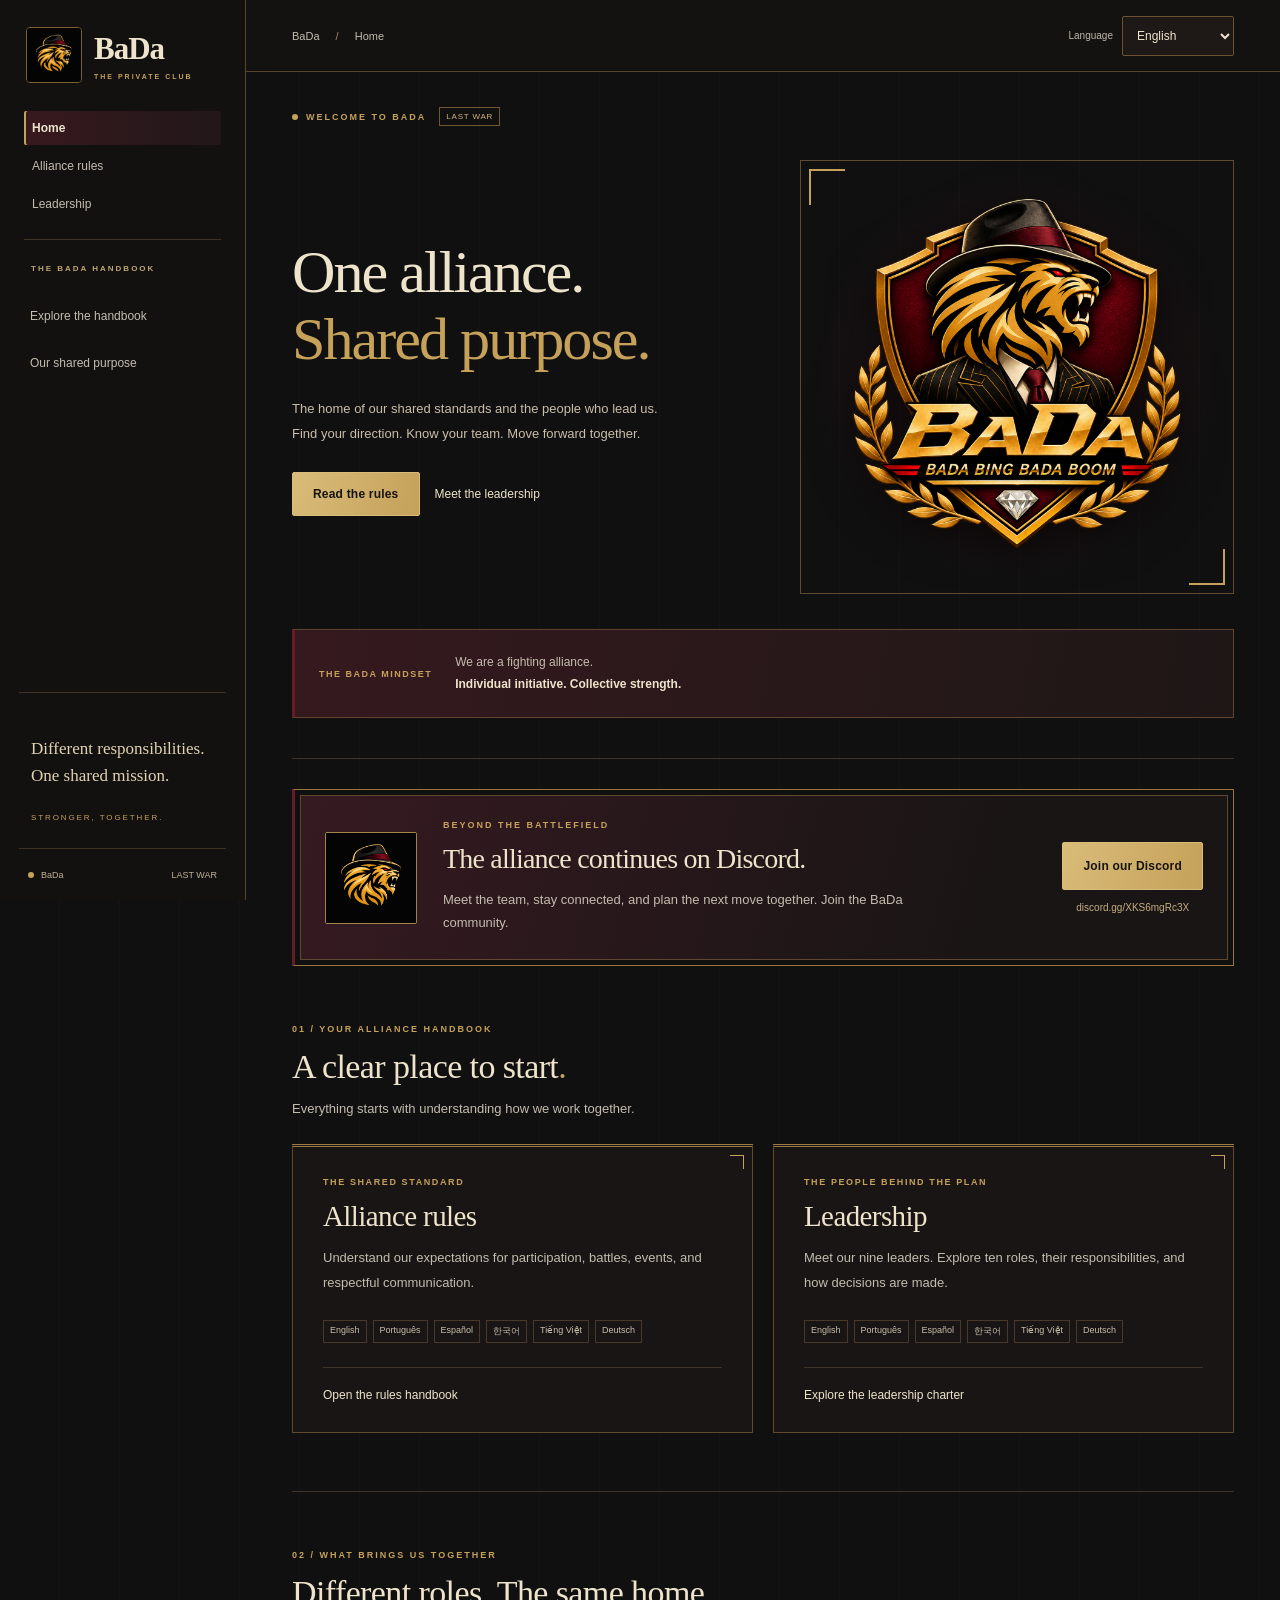
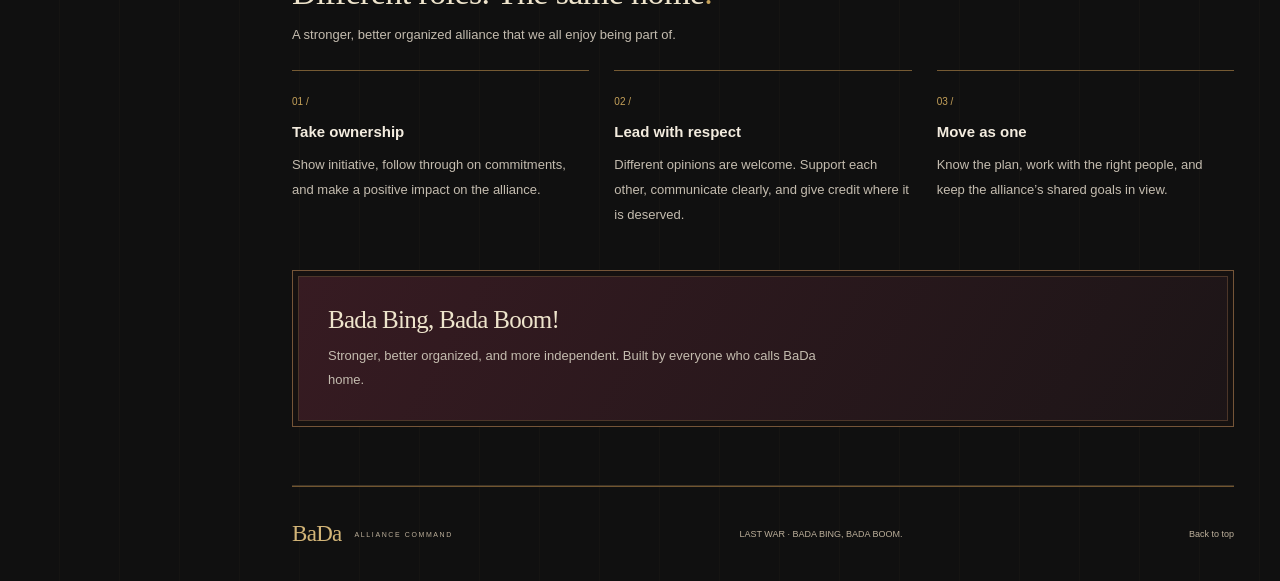
==== commit a0d49303: "Restyle BaDa as The Private Club with diamond crest Apply fedora lion artwork, aged gold and burgund" ====
--- a/index.html
+++ b/index.html
@@ -9,14 +9,15 @@
   <link rel="stylesheet" href="styles.css">
   <link rel="stylesheet" href="hub.css">
   <link rel="stylesheet" href="brand.css">
-  <link rel="icon" type="image/png" href="assets/brand/bada-lion.png">
+  <link rel="stylesheet" href="private-club.css">
+  <link rel="icon" type="image/png" href="assets/brand/bada-private-club-lion.png">
   <script src="language.js" defer></script>
   <script src="home.js" defer></script>
 </head>
 <body class="hub-page">
   <a class="skip-link" href="#main" data-i18n="skip">Skip to content</a>
   <aside class="sidebar">
-    <a class="brand" href="index.html" aria-label="BaDa home"><img class="brand-logo" src="assets/brand/bada-lion.png" alt="" width="56" height="56"><span>BaDa<span class="brand-caption">ALLIANCE COMMAND</span></span></a>
+    <a class="brand" href="index.html" aria-label="BaDa home"><img class="brand-logo" src="assets/brand/bada-private-club-lion.png" alt="" width="56" height="56"><span>BaDa<span class="brand-caption">THE PRIVATE CLUB</span></span></a>
     <div class="site-nav" aria-label="Site navigation"><a href="index.html" aria-current="page"><span data-i18n="home">Home</span></a><a href="rules/index.html"><span data-i18n="rules">Alliance rules</span></a><a href="leadership/index.html"><span data-i18n="leadership">Leadership</span></a></div>
     <div class="sidebar-label" data-i18n="sidebarTitle">THE BADA HANDBOOK</div>
     <nav aria-label="Home sections"><a class="nav-link" href="#handbook"><span data-i18n="explore">Explore the handbook</span></a><a class="nav-link" href="#purpose"><span data-i18n="purposeNav">Our shared purpose</span></a></nav>
@@ -27,13 +28,13 @@
     <header class="topbar"><div>BaDa <span>/</span> <span data-i18n="home" style="margin:0;color:inherit">Home</span></div><div class="language-control"><label for="site-language" data-i18n="language">Language</label><select id="site-language"><option value="en">English</option><option value="pt">Português</option><option value="es">Español</option><option value="ko">한국어</option><option value="vi">Tiếng Việt</option><option value="de">Deutsch</option></select></div></header>
     <main id="main">
       <section class="section overview" id="overview"><div class="eyebrow"><span class="status-dot"></span><span data-i18n="welcome">WELCOME TO BADA</span><span class="version">LAST WAR</span></div>
-        <div class="hero hub-hero"><div><h1 data-i18n="hero">One alliance.<br><span>Shared purpose.</span></h1><p data-i18n="heroDescription">The home of our shared standards and the people who lead us.<br>Find your direction. Know your team. Move forward together.</p><div class="hero-actions"><a class="primary-button" href="rules/index.html"><span data-i18n="readRules">Read the rules</span></a><a class="text-button" href="leadership/index.html"><span data-i18n="meetLeadership">Meet the leadership</span> </a></div></div><div class="hero-art"><img class="hero-crest" src="assets/brand/bada-crest.png" alt="BaDa — Bada Bing Bada Boom" width="1254" height="1254" fetchpriority="high"></div></div>
+        <div class="hero hub-hero"><div><h1 data-i18n="hero">One alliance.<br><span>Shared purpose.</span></h1><p data-i18n="heroDescription">The home of our shared standards and the people who lead us.<br>Find your direction. Know your team. Move forward together.</p><div class="hero-actions"><a class="primary-button" href="rules/index.html"><span data-i18n="readRules">Read the rules</span></a><a class="text-button" href="leadership/index.html"><span data-i18n="meetLeadership">Meet the leadership</span> </a></div></div><div class="hero-art"><img class="hero-crest" src="assets/brand/bada-private-club-crest.png" alt="BaDa — Bada Bing Bada Boom" width="1254" height="1254" fetchpriority="high"></div></div>
         <div class="purpose-banner"><span data-i18n="allianceMindset">THE BADA MINDSET</span><p data-i18n="commitment">We are a fighting alliance.<br><strong>Individual initiative. Collective strength.</strong></p></div>
       </section>
 
       <section class="discord-section" id="discord" aria-labelledby="discord-title">
         <div class="discord-card">
-          <img class="discord-lion" src="assets/brand/bada-lion.png" alt="" width="112" height="112" loading="lazy">
+          <img class="discord-lion" src="assets/brand/bada-private-club-lion.png" alt="" width="112" height="112" loading="lazy">
           <div class="discord-copy">
             <span class="eyebrow" data-i18n="discordEyebrow">BEYOND THE BATTLEFIELD</span>
             <h2 id="discord-title" data-i18n="discordTitle">The alliance continues on Discord.</h2>
--- a/private-club.css
+++ b/private-club.css
@@ -0,0 +1,95 @@
+/* The Private Club — approved fedora lion and shield diamond direction. */
+:root{--paper:#101010;--ink:#eee4cc;--muted:#beb4a2;--line:#3e3427;--accent:#c5a15a;--green:#c5a15a;--gold:#c5a15a;--gold-light:#eee4cc;--crimson:#641d28;--surface:#181614}
+body{background-color:var(--paper);background-image:repeating-linear-gradient(90deg,transparent 0,transparent 59px,#c5a15a07 59px,#c5a15a07 60px)}
+.sidebar{background:#121110;border-color:#59452b}
+.brand{font-family:Georgia,'Times New Roman',serif;letter-spacing:-1px;font-size:31px}
+.brand-caption{font-family:'Segoe UI',Arial,sans-serif;font-size:7px;letter-spacing:2px;color:var(--gold);margin-top:6px}
+.brand-logo{border-radius:4px;border-color:#796037}
+.sidebar-label{letter-spacing:2px;color:#c0a572;font-size:8px}
+.sidebar-note{border-top:1px solid #3e3427;margin-top:auto;padding-bottom:25px}
+.sidebar-note p{font-family:Georgia,'Times New Roman',serif;font-weight:400;font-size:17px;line-height:1.6;color:#e1d3b4}
+.sidebar-note>span:last-child{letter-spacing:1.9px;color:var(--gold)}
+.topbar{background:#141211;border-bottom-color:#59452b}
+.site-nav>a,.nav-link,.filter,.primary-button,.print-button,.subtle-button,.language-control select{border-radius:2px}
+.site-nav>a[aria-current=page],.nav-link.active{background:linear-gradient(90deg,#38191e,#211719);color:#eee4cc;box-shadow:inset 2px 0 #c5a15a}
+.site-nav>a:hover,.nav-link:hover{background:#251a1a}
+.language-control select{background:#1e1817;border-color:#6d5430;color:#eee4cc}
+.eyebrow{letter-spacing:2px;color:var(--gold)}
+h1,h2,.handbook-card h3,.hub-bottom h3,.culture-signoff{font-family:Georgia,'Times New Roman',serif;font-weight:400;color:#eee4cc}
+h1,.hub-hero h1{font-size:clamp(42px,4.7vw,70px);letter-spacing:-2px;line-height:1.12}
+h1>span{color:#c5a15a}
+h2{letter-spacing:-.6px;font-size:34px;line-height:1.2}
+.hero p{font-size:13px;color:#c9beac}
+.hero-art,.hub-hero .hero-art{position:relative;padding:26px;background:radial-gradient(ellipse at center,#47192288,transparent 68%);border:1px solid #5f482b;border-radius:0;overflow:hidden}
+.hero-art::before,.hero-art::after{content:"";display:block;position:absolute;width:34px;height:34px;background:none;transform:none;border:0;pointer-events:none}
+.hero-art::before{left:8px;top:8px;border-left:2px solid #c5a15a;border-top:2px solid #c5a15a}
+.hero-art::after{left:auto;top:auto;right:8px;bottom:8px;border-right:2px solid #c5a15a;border-bottom:2px solid #c5a15a}
+.hero-crest{max-width:460px;filter:drop-shadow(0 10px 22px #0009)}
+.primary-button{background:linear-gradient(110deg,#d9bc79,#c5a15a);border-color:#d9bc79;color:#17130e;font-weight:650;letter-spacing:.2px}
+.primary-button:hover{background:#eee4cc;border-color:#eee4cc}
+.primary-button:focus-visible,.text-button:focus-visible{outline-color:#eee4cc}
+.purpose-banner{background:linear-gradient(100deg,#35191e,#1e1716);border:1px solid #61432e;border-left:3px solid #641d28;border-radius:0}
+.purpose-banner strong{color:#eee4cc}
+.version,.section-tag{border-color:#715834;color:#d2b477;border-radius:0}
+.handbook-card{position:relative;background:#181514;border:1px solid #60492b;border-top:3px double #9c7b43;border-radius:0}
+.handbook-card:hover{background:#26191b;border-color:#c5a15a}
+.handbook-card::after{content:"";position:absolute;width:13px;height:13px;right:8px;top:8px;border-top:1px solid #c5a15a;border-right:1px solid #c5a15a;pointer-events:none}
+.handbook-card h3{font-size:29px;letter-spacing:-.6px}
+.handbook-card .eyebrow{letter-spacing:1.6px}
+.language-chips span{border-color:#49392b;border-radius:0;color:#c9beac}
+.discord-card{background:linear-gradient(105deg,#361a21,#191514 75%);border:1px solid #987640;border-left:3px solid #641d28;border-radius:0;box-shadow:inset 0 0 0 5px #101010,inset 0 0 0 6px #5f482b}
+.discord-copy h2{font-size:28px;font-weight:400}
+.discord-lion{border-radius:2px;border-color:#a28349}
+.discord-address{color:#c5ad80}
+.hub-bottom,.culture{background:linear-gradient(120deg,#371b22,#1c1517);border:1px solid #755538;border-radius:0;box-shadow:inset 0 0 0 5px #151110,inset 0 0 0 6px #4c3629}
+.hub-bottom{padding:35px}.hub-bottom h3{color:#eee4cc}
+.culture{padding:40px}.culture h2{font-size:44px;letter-spacing:-1px}
+.culture .prose strong,.culture-signoff{color:#eee4cc}
+.value-item{border-color:#755a33}
+.stats{background:#1b1615;border-color:#755a33;border-radius:0}
+.stats strong{font-family:Georgia,'Times New Roman',serif;color:#d2b477}
+.ownership-guide,.search-box,.role-card,.decision-card,.checkin,.consequences{border-radius:1px}
+.ownership-guide{background:#171413;border-color:#4c3b29}
+.role-card{background:#181514;border-color:#5a442b;border-top:2px solid #8e6e3e}
+.role-card:hover{border-color:#c5a15a}
+.role-card h3{color:#eee4cc;font-weight:600}
+.card-number{color:#c5a15a;letter-spacing:1.4px}
+.authority-box{background:#281b1c;border-left-color:#8a4149}
+.main-badge{background:#302719;color:#e6d3aa}.support-badge{background:#391b24;color:#edc5ca}
+.team-table th{color:#d2b477;border-bottom:1px solid #8c6d3d}
+.team-table td{border-bottom-color:#3e3427}
+.team-table .table-role{color:#d9cdb7}.team-table .table-role:hover{color:#e5c886}
+.avatar,.avatar.tone-1,.avatar.tone-2{background:#2b1a1d;color:#e1c794;border-color:#806138}
+.filter.active{background:#371b23;border-color:#8b6b3d;color:#eee4cc}
+.search-box{background:#181514;border-color:#67502f}
+.decision-card{background:#211a16;border-color:#735734}.decision-card.aligned{background:#2b181f;border-color:#694047}
+.checkin{background:#211818;border:1px solid #5f4331}
+.rule-number{background:#321c22;color:#e1c794;border:1px solid #6b4937;border-radius:0}
+.rule code{background:#221a18;border-color:#634b32;color:#e1c794}
+.rule-emphasis{background:#2d1b21;border-left-color:#b08b4e;color:#e5cba3}
+.consequences{background:#2a171e;border-color:#75434e}
+.rule:target{background:#291c20;outline-color:#291c20}
+.footer-brand{font-family:Georgia,'Times New Roman',serif;font-size:23px;font-weight:400;color:#d2b477}
+.footer-brand span{font-family:'Segoe UI',Arial,sans-serif;letter-spacing:1.6px}
+.page-footer{border-top:1px solid #71552f}
+@media(max-width:1100px){h1,.hub-hero h1{font-size:48px}.hero-art,.hub-hero .hero-art{padding:18px}.culture{padding:32px}}
+@media(max-width:760px){
+ .brand{font-size:28px}.brand-caption{font-size:7px}.sidebar{border-bottom:1px solid #71552f}
+ .sidebar-note{display:none}.hero-art,.hub-hero .hero-art{width:min(100%,330px);padding:20px}
+ h1,.hub-hero h1{font-size:clamp(37px,7vw,53px);letter-spacing:-1.3px}h2{font-size:30px}
+ .handbook-card h3{font-size:27px}.culture h2{font-size:36px}.culture{padding:30px 25px}
+ .discord-copy h2{font-size:28px}.hub-bottom{padding:28px}
+}
+@media(max-width:480px){
+ .hero-art,.hub-hero .hero-art{width:min(82vw,310px);padding:16px}
+ h1,.hub-hero h1{font-size:clamp(36px,10vw,48px)}
+ .hero-art::before,.hero-art::after{width:23px;height:23px}
+ .hub-bottom{padding:25px}.culture h2{font-size:33px}.discord-copy h2{font-size:27px}
+ .discord-card{padding:27px}.rules-overview h1{font-size:38px}
+}
+@media print{
+ body{background:white!important}
+ h1,h2,h3,.handbook-card h3,.hub-bottom h3,.culture-signoff,.team-table .table-role{color:#222!important}
+ .discord-card,.hub-bottom,.culture,.handbook-card,.role-card,.stats,.checkin,.consequences,.purpose-banner,.ownership-guide{background:white!important;box-shadow:none;border-color:#aaa}
+ .hero-art::before,.hero-art::after,.handbook-card::after{display:none!important}
+}
